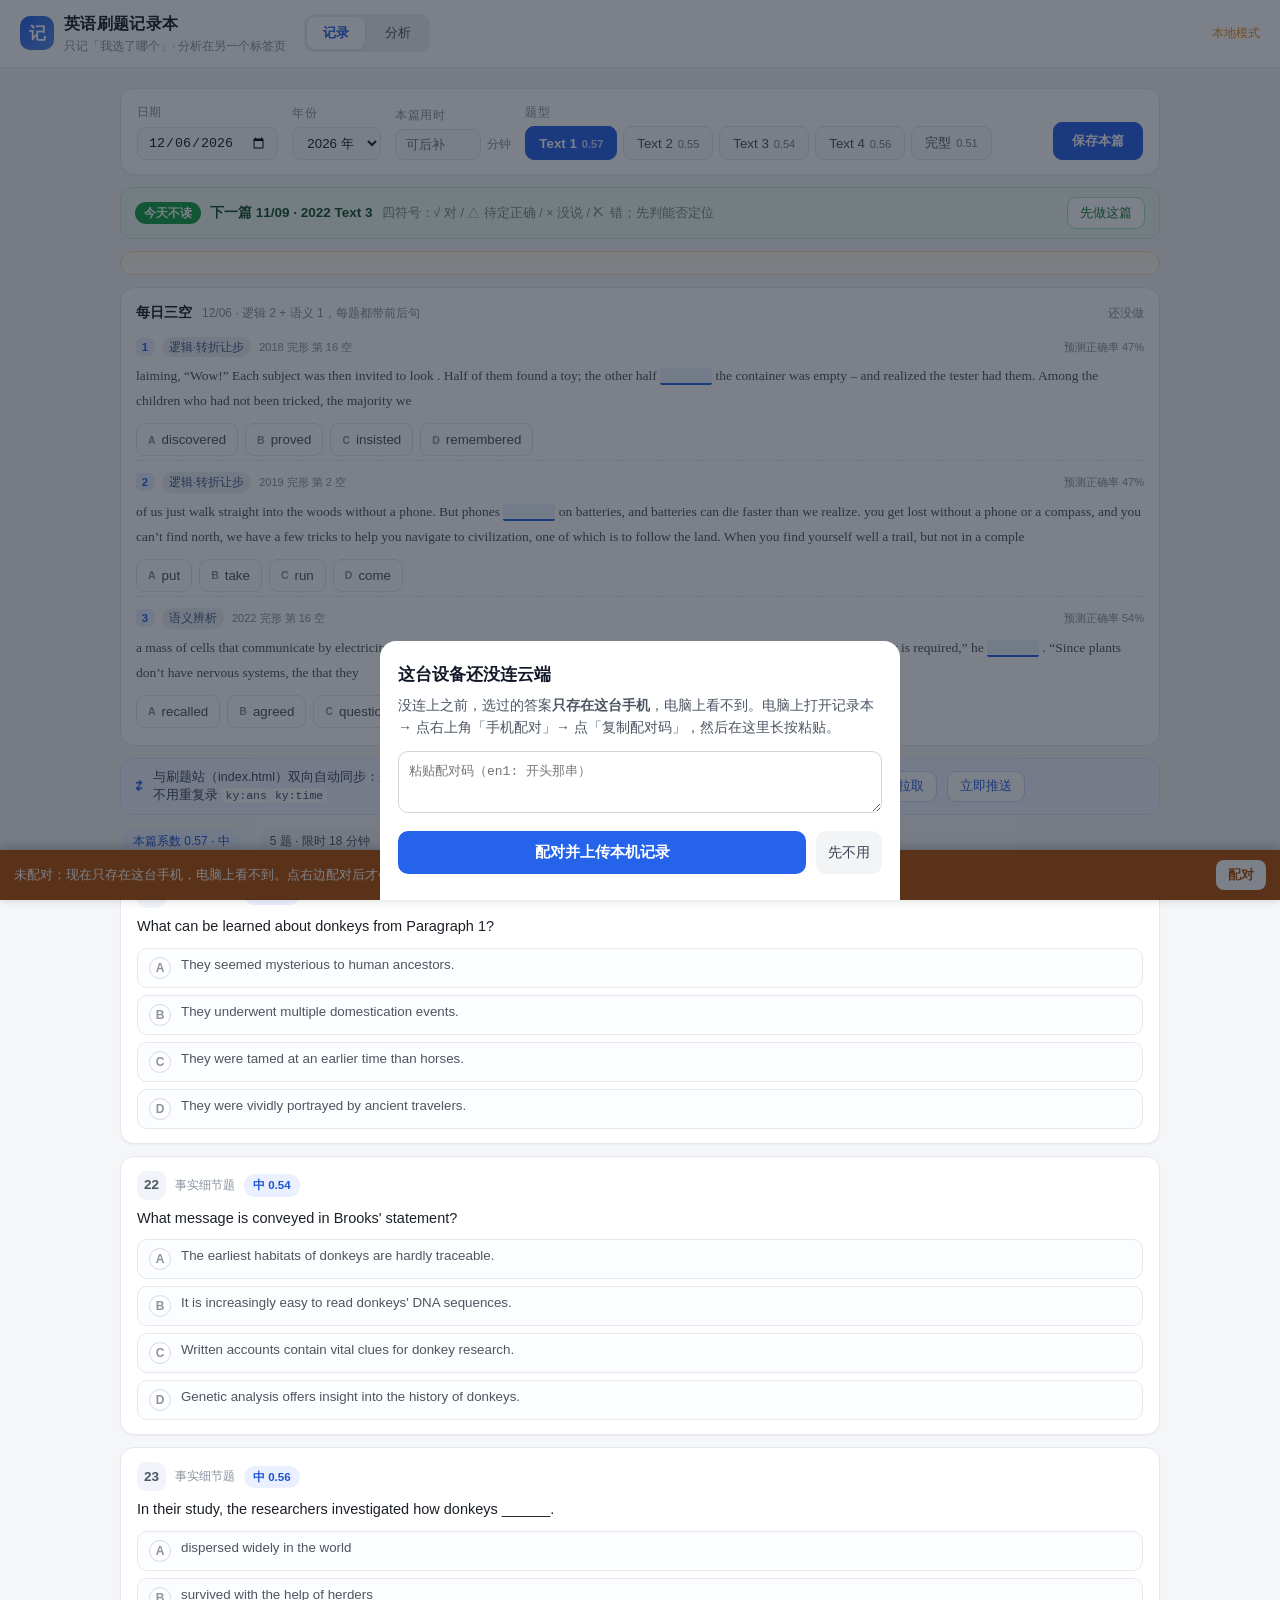
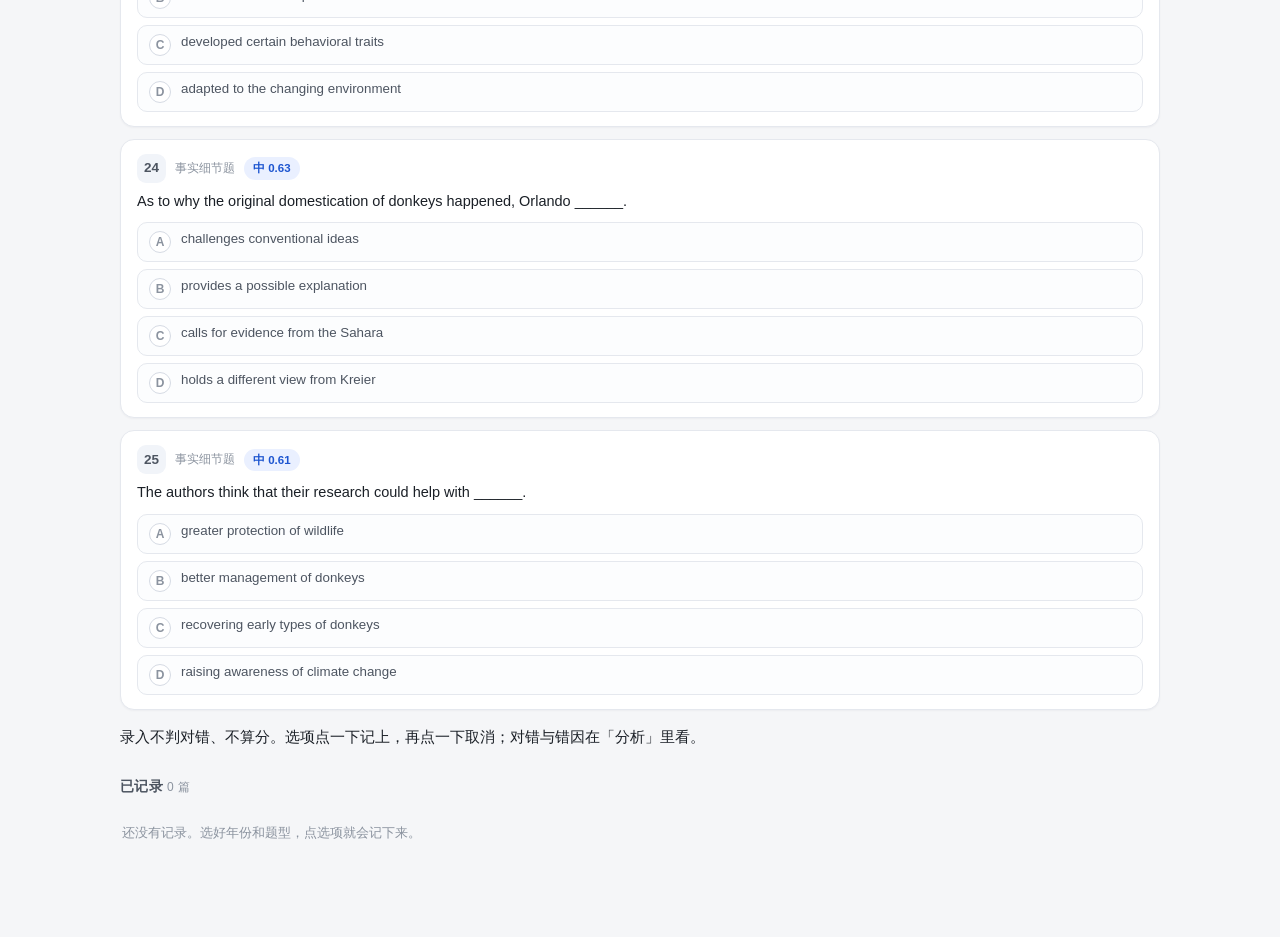
==== journal.html @ 244f9ef3 "pages: journal.html" ====
<!DOCTYPE html>
<html lang="zh-CN">
<head>
<meta charset="utf-8">
<title>英语刷题记录本 · 只记我选了什么</title>
<meta name="viewport" content="width=device-width,initial-scale=1,viewport-fit=cover">
<meta name="theme-color" content="#2563eb">
<meta name="apple-mobile-web-app-capable" content="yes">
<meta name="mobile-web-app-capable" content="yes">
<meta name="apple-mobile-web-app-title" content="英语记录本">
<meta name="apple-mobile-web-app-status-bar-style" content="default">
<link rel="apple-touch-icon" sizes="180x180" href="assets/icon-180.png">
<link rel="manifest" href="manifest.webmanifest">
<link rel="icon" type="image/png" sizes="192x192" href="assets/icon-192.png">
<link rel="stylesheet" href="css/journal.css?v=11071855">
</head>
<body>

<header class="top">
  <div class="brand">
    <span class="logo">记</span>
    <div>
      <h1>英语刷题记录本</h1>
      <p>只记「我选了哪个」· 分析在另一个标签页</p>
    </div>
  </div>

  <nav class="viewtabs" id="viewTabs">
    <button data-v="entry" class="on">记录</button>
    <button data-v="ana">分析</button>
  </nav>

  <span class="sync" id="syncState">准备中…</span>
  <button class="link" id="btnPair" type="button" title="手机扫一下：公网版记录本 + 云端同步，不用连同一个 Wi-Fi">手机配对</button>
  <button class="link" id="btnPhone" type="button" title="同一 Wi-Fi 下用手机打开，扫码或复制地址">手机打开</button>
  <a class="link" href="index.html">返回刷题站</a>
</header>

<main class="wrap">

  <!-- ══════════════ 记录 ══════════════ -->
  <section id="vEntry">
    <div class="toolbar">
      <div class="fld">
        <label>日期</label>
        <input type="date" id="fDate">
      </div>
      <div class="fld">
        <label>年份</label>
        <select id="fYear"></select>
      </div>
      <div class="fld">
        <label>本篇用时</label>
        <div class="unit">
          <input type="number" id="fUsed" min="0" max="240" step="1" placeholder="可后补">
          <span>分钟</span>
        </div>
      </div>
      <div class="fld grow">
        <label>题型</label>
        <div class="segtabs" id="fSec"></div>
      </div>
      <button class="btn primary" id="btnSave">保存本篇</button>
    </div>

    <div class="planbar" id="planBar" hidden></div>

    <button class="rvstrip" id="rvBar" type="button" hidden></button>

    <!-- 完形每日三空：真题原句 + 前后各一句，逻辑 2 + 语义 1 -->
    <div class="cz" id="czPanel" hidden></div>

    <div class="syncbar">
      <span class="sb-ico">⇄</span>
      <span class="sb-t">与刷题站（index.html）双向自动同步：这里点完选项 1 秒内就写进主站作答，
        主站做的题 12 秒内自动补回来，换设备也不用重复录
        <code title="主站作答键">ky:ans</code><code title="主站计时键">ky:time</code></span>
      <button class="btn" id="btnPull">立即拉取</button>
      <button class="btn" id="btnPush">立即推送</button>
      <span class="sb-note" id="syncNote"></span>
    </div>

    <div class="sechint" id="secHint"></div>

    <div class="qlist" id="qList"></div>

    <p class="footnote">录入不判对错、不算分。选项点一下记上，再点一下取消；对错与错因在「分析」里看。</p>

    <h2 class="h2">已记录 <span class="cnt" id="recCount">0</span></h2>
    <div class="recs" id="recList"></div>
  </section>

  <!-- ══════════════ 分析 ══════════════ -->
  <section id="vAna" hidden>
    <!-- 阅读复盘：次日把前一天错题归类到五类题型，并推阿超对应技巧视频 -->
    <div class="rv" id="rvPanel"></div>

    <div class="anabar">
      <div class="segtabs" id="anaScope">
        <button type="button" data-scope="today" class="on">今日这一篇</button>
        <button type="button" data-scope="all">累计总览</button>
      </div>
      <span class="ana-who" id="anaWho"></span>
    </div>

    <!-- 层级一：今天/当前这一篇的复盘 -->
    <div id="anaOne"></div>

    <!-- 层级二：全部记录的累计总览 -->
    <div id="anaAll" hidden>
      <div class="cards" id="anaCards"></div>

      <div class="pane">
        <div class="pane-hd">
          <b>该优先补的题</b>
          <span class="sub">按难度系数从高到低：系数越高越是送分题，错了最亏</span>
        </div>
        <div id="anaWrong" class="wrongpool"></div>
      </div>

      <div class="pane">
        <div class="pane-hd">
          <b>按篇看：难度系数 vs 我的得分</b>
          <span class="sub">期望 = 该篇系数均值；偏差为正说明超常发挥</span>
        </div>
        <div id="anaSecs"></div>
      </div>

      <div class="grid2">
        <div class="pane">
          <div class="pane-hd"><b>用时</b><span class="sub">与限时比</span></div>
          <div id="anaTime"></div>
        </div>
        <div class="pane">
          <div class="pane-hd"><b>错因分布</b><span class="sub">错题里选了原因的</span></div>
          <div id="anaCause"></div>
        </div>
      </div>

      <div class="pane">
        <div class="pane-hd">
          <b>理解偏差画像</b>
          <span class="sub">错题写了「我的理解」后，这里看你在哪一步读偏</span>
        </div>
        <div id="whyStat"></div>
      </div>

      <div class="pane">
        <div class="pane-hd">
          <b>我的理解档案</b>
          <span class="sub">每道错题当时怎么读的，全部留档可回溯</span>
        </div>
        <div id="whyArch"></div>
      </div>

      <div class="pane">
        <div class="pane-hd"><b>每天得分率</b><span class="sub">难度加权</span></div>
        <div id="anaTrend" class="trend"></div>
      </div>

      <details class="method">
        <summary>难度系数口径（点开看）</summary>
        <div id="anaMethod"></div>
      </details>
    </div>
  </section>

</main>

<div id="toast"></div>

<div class="sheet" id="pairSheet" hidden>
  <div class="sheet-c">
    <h3>手机配对（走 GitHub，不用连同一个 Wi-Fi）</h3>
    <p class="sheet-p">手机扫下面的码：打开公网版记录本并自动配对。之后电脑关着、换 Wi-Fi、开热点都不影响，
      记完的选项会存到 GitHub 仓库，两边按题自动合并。</p>
    <div class="qr" id="pairQr"></div>
    <div class="urls" id="pairUrl"></div>
    <a class="btn primary" id="pairClip" href="#" hidden>装到这台手机的主屏（自带配对）</a>
    <button class="btn" id="pairCopy" type="button" hidden>复制配对码（发给手机粘贴）</button>
    <p class="sheet-tip">配对码里含你的 GitHub 凭据，只存在手机本地，别转发给别人；
      旧的主屏幕图标（连电脑那种）长按删掉，用这个新的。</p>
    <div class="sheet-f"><button class="btn" data-close>关闭</button></div>
  </div>
</div>

<div class="sheet" id="phoneSheet" hidden>
  <div class="sheet-c">
    <h3>手机上打开记录本</h3>
    <p class="sheet-p">电脑和手机连同一个 Wi-Fi，手机扫下面的码，或把地址复制到手机浏览器。</p>
    <div class="hs-warn" id="hsWarn" hidden></div>

    <div class="qr" id="qrBox"></div>
    <div class="urls" id="urlList"></div>

    <div class="hs" id="hsBox">
      <div class="hs-hd" id="hsHd">装到手机主屏幕</div>
      <ol class="hs-steps" id="hsSteps">
        <li>图标用 <b>Mac 名字</b>作地址（<code id="hsMdns">…</code>
          <a class="hs-test" id="hsTest" href="#" hidden>点这里先试试能不能打开</a>），
          家里 Wi-Fi 换手机热点都不失效；首次会问「本地网络」权限，必须点允许</li>
        <li>点下面的按钮下载描述文件 → 「设置 → 通用 → VPN 与设备管理 → 已下载的描述文件」→ 右上角「安装」</li>
        <li>回桌面点图标：全屏、无地址栏。旧图标长按删掉，设置里多余的旧描述文件也一并删掉</li>
      </ol>
      <a class="btn primary" id="btnWebclip" href="/__webclip">一键装到主屏幕（换网络也能用）</a>
      <a class="hs-alt" id="btnWebclipLocal" href="/__webclip?host=ip" hidden></a>
      <p class="sheet-tip" id="hsTip">第一次用名字地址，Safari 会问「本地网络」权限，必须点允许；拒绝的话图标打开就是白屏。</p>
    </div>

    <p class="sheet-tip" id="sheetTip"></p>
    <div class="sheet-f"><button class="btn" data-close>关闭</button></div>
  </div>
</div>

<script src="data/papers-index.js?v=11071855"></script>
<script src="data/diff.js?v=11071855"></script>
<script src="js/cloud.js?v=11071855"></script>
<script src="js/journal.js?v=11071855"></script>
<script src="js/journal-why.js?v=11071855"></script>
<script src="js/journal-ana.js?v=11071855"></script>
<script src="js/journal-sync.js?v=11071855"></script>
<script src="js/journal-review.js?v=11071855"></script>
<script src="data/cloze_words.js?v=11071855"></script>
<script src="js/journal-cloze.js?v=11071855"></script>
<script src="js/journal-plan.js?v=11071855"></script>
<script src="js/journal-mobile.js?v=11071855"></script>
<script src="js/journal-pair.js?v=11071855"></script>
</body>
</html>
---- css/journal.css ----
/* 英语刷题记录本 · 独立页面样式 */
:root{
  --bg:#f5f6f8; --card:#fff; --line:#e5e8ee; --line2:#eef1f6;
  --ink:#1b2027; --ink2:#4d5561; --ink3:#8b939f;
  --acc:#2563eb; --acc-soft:#eaf0ff;
  --easy:#16a34a; --mid:#2563eb; --hardish:#ea8c1f; --hard:#dc2626;
  --ok:#16a34a; --bad:#dc2626;
}
*{box-sizing:border-box}
html,body{margin:0;padding:0}
body{
  background:var(--bg); color:var(--ink);
  font:15px/1.62 -apple-system,BlinkMacSystemFont,"PingFang SC","Hiragino Sans GB","Microsoft YaHei",sans-serif;
  -webkit-font-smoothing:antialiased;
}

/* ── 顶栏 ── */
.top{
  position:sticky; top:0; z-index:30;
  display:flex; align-items:center; gap:18px;
  padding:11px 20px; background:rgba(255,255,255,.92);
  backdrop-filter:saturate(180%) blur(12px);
  border-bottom:1px solid var(--line);
}
.brand{display:flex; align-items:center; gap:10px; flex:none}
.brand .logo{
  width:34px; height:34px; border-radius:10px; flex:none;
  background:linear-gradient(135deg,#2563eb,#5b8def); color:#fff;
  display:grid; place-items:center; font-size:17px; font-weight:600;
}
.brand h1{font-size:16px; margin:0; letter-spacing:.3px}
.brand p{margin:0; font-size:11.5px; color:var(--ink3)}

.viewtabs{display:flex; gap:4px; background:#eef1f6; padding:3px; border-radius:10px; flex:none}
.viewtabs button{
  border:0; background:transparent; cursor:pointer; color:var(--ink2);
  font:14px/1 inherit; padding:7px 16px; border-radius:8px;
}
.viewtabs button.on{background:#fff; color:var(--acc); font-weight:600; box-shadow:0 1px 3px rgba(20,30,60,.09)}

.sync{font-size:12px; color:var(--ink3); margin-left:auto}
.sync.ok{color:var(--ok)}
.sync.warn{color:var(--hardish)}
.link{color:var(--acc); text-decoration:none; font-size:13px; border:1px solid var(--line); padding:6px 12px; border-radius:9px; flex:none}
.link:hover{background:var(--acc-soft); border-color:#cfdcff}

/* ── 容器 ── */
.wrap{max-width:1080px; margin:0 auto; padding:20px 20px 80px}

/* ── 工具栏 ── */
.toolbar{
  display:flex; flex-wrap:wrap; gap:14px; align-items:flex-end;
  background:var(--card); border:1px solid var(--line); border-radius:14px;
  padding:14px 16px; box-shadow:0 1px 2px rgba(20,30,60,.04);
}
.fld{display:flex; flex-direction:column; gap:5px}
.fld.grow{flex:1; min-width:280px}
.fld label{font-size:11.5px; color:var(--ink3); letter-spacing:.4px}
.fld input[type=date],.fld select,.fld input[type=number]{
  border:1px solid var(--line); background:#fbfcfd; color:var(--ink);
  border-radius:9px; padding:7px 10px; font:14px/1.2 inherit; outline:none;
}
.fld input[type=number]{width:86px}
.fld input:focus,.fld select:focus{border-color:#a9c1ff; background:#fff}
.unit{display:flex; align-items:center; gap:6px}
.unit span{font-size:12px; color:var(--ink3)}

.segtabs{display:flex; flex-wrap:wrap; gap:6px}
.segtabs button{
  border:1px solid var(--line); background:#fbfcfd; color:var(--ink2);
  border-radius:9px; padding:7px 13px; font:14px/1 inherit; cursor:pointer;
}
.segtabs button.on{background:var(--acc); border-color:var(--acc); color:#fff; font-weight:600}
.segtabs button .df{font-size:11px; opacity:.75; margin-left:5px}

.btn{border:1px solid var(--line); background:#fff; color:var(--ink2); border-radius:9px; padding:9px 18px; font:14px/1 inherit; cursor:pointer}
.btn.primary{background:var(--acc); border-color:var(--acc); color:#fff; font-weight:600}
.btn.primary:hover{background:#1d55d0}
.btn:active{transform:translateY(1px)}

/* ── 今日推荐（来自 Scriptable 的英语计划） ── */
.planbar{
  display:flex; align-items:center; gap:9px; flex-wrap:wrap;
  margin-top:12px; padding:9px 14px; border-radius:12px;
  background:#eefaf3; border:1px solid #c9ebd9; font-size:12.5px; color:#2f6047;
}
.planbar .pb-k{
  flex:none; background:#16a34a; color:#fff; font-size:11.5px; font-weight:600;
  padding:2px 9px; border-radius:999px;
}
.planbar .pb-k.mute{background:#9aa6b2}
.planbar .pb-t{font-size:13.5px; font-weight:600; color:#14532d}
.planbar .pb-m{color:#4a7a60; font-variant-numeric:tabular-nums}
.planbar .pb-m.ok{color:#15803d; font-weight:600}
.planbar .pb-note{color:#6f9179; flex:1; min-width:180px; line-height:1.5}
.planbar .pb-go{
  border:1px solid #a9e0c1; background:#fff; color:#15803d; border-radius:9px;
  padding:6px 12px; font:12.5px/1 inherit; cursor:pointer; flex:none;
}
.planbar .pb-go:hover{background:#f2fbf6}

/* ── 与刷题站同步条 ── */
.syncbar{
  display:flex; align-items:center; gap:10px; flex-wrap:wrap;
  margin-top:12px; padding:9px 14px; border-radius:12px;
  background:#f0f4ff; border:1px solid #dbe4ff; font-size:12.5px; color:#3d4a63;
}
.syncbar .sb-ico{font-size:15px; color:var(--acc); font-weight:700}
.syncbar .sb-t{flex:1; min-width:220px; line-height:1.5}
.syncbar code{background:#fff; border-radius:4px; padding:1px 4px; font-size:11.5px; color:#42506b}
.syncbar .btn{padding:6px 12px; font-size:12.5px; border-color:#c9d8ff; background:#fff; color:var(--acc)}
.syncbar .btn:hover{background:#e6edff}
.syncbar .sb-note{font-size:11.5px; color:#7b8598; min-width:110px}

/* ── 篇头提示 ── */
.sechint{
  display:flex; flex-wrap:wrap; gap:10px 18px; align-items:center;
  margin:14px 2px 10px; font-size:13px; color:var(--ink2);
}
.sechint .tag{
  display:inline-flex; align-items:center; gap:6px;
  border-radius:999px; padding:3px 11px; font-size:12px;
  background:#eef1f6; color:var(--ink2);
}
.sechint .tag.df-easy{background:#e8f7ee; color:#137a3c}
.sechint .tag.df-mid{background:#eaf0ff; color:#1d55d0}
.sechint .tag.df-hardish{background:#fdf1e3; color:#a8630d}
.sechint .tag.df-hard{background:#fdeaea; color:#b91c1c}
.sechint .ans-hide{color:var(--ink3); font-size:12px}

/* ── 题目卡 ── */
.qlist{display:grid; gap:12px}
.q{
  background:var(--card); border:1px solid var(--line); border-radius:14px;
  padding:14px 16px; box-shadow:0 1px 2px rgba(20,30,60,.04);
}
.q.done{border-color:#c7d7ff; box-shadow:0 0 0 2px #eef4ff inset}
.q-hd{display:flex; align-items:center; gap:9px; flex-wrap:wrap; margin-bottom:7px}
.q-n{
  width:29px; height:29px; flex:none; border-radius:9px; background:#f1f4f9;
  color:var(--ink2); display:grid; place-items:center; font-weight:700; font-size:13.5px;
}
.q.done .q-n{background:var(--acc); color:#fff}
.q-t{font-size:12px; color:var(--ink3)}
.q-band{font-size:11.5px; border-radius:999px; padding:2px 9px; font-weight:600}
.b-easy{background:#e8f7ee; color:#137a3c}
.b-mid{background:#eaf0ff; color:#1d55d0}
.b-hardish{background:#fdf1e3; color:#a8630d}
.b-hard{background:#fdeaea; color:#b91c1c}
.q-p{font-size:11.5px; color:var(--ink3); font-variant-numeric:tabular-nums}
.q-stem{font-size:14.5px; color:var(--ink); margin:0 0 10px; line-height:1.55}
.q-stem .blank{color:var(--ink3)}

.opts{display:grid; gap:7px}
.opt{
  display:flex; gap:10px; align-items:flex-start; text-align:left;
  border:1px solid var(--line); background:#fcfdfe; border-radius:10px;
  padding:8px 11px; font:14px/1.5 inherit; color:var(--ink2); cursor:pointer;
  transition:background .12s,border-color .12s;
}
.opt:hover{background:#f6f9ff; border-color:#cfdcff}
.opt .k{
  width:22px; height:22px; flex:none; border-radius:50%; border:1px solid #d6dbe4;
  display:grid; place-items:center; font-size:12px; font-weight:700; color:var(--ink3); background:#fff;
}
.opt.on{border-color:var(--acc); background:var(--acc-soft)}
.opt.on .k{background:var(--acc); border-color:var(--acc); color:#fff}
.opt.on .txt{color:var(--ink)}

/* ── 已记录 ── */
.h2{font-size:14px; color:var(--ink2); margin:26px 0 10px; font-weight:600; letter-spacing:.3px}
.h2 .cnt{font-weight:400; color:var(--ink3); font-size:12px}
.recs{display:grid; gap:8px}
.rec{
  display:flex; gap:12px; align-items:center; flex-wrap:wrap;
  background:var(--card); border:1px solid var(--line); border-radius:12px; padding:10px 14px;
  cursor:pointer;
}
.rec:hover{border-color:#cfdcff}
.rec .d{font-variant-numeric:tabular-nums; color:var(--ink2); font-size:13px}
.rec .s{font-weight:600; color:var(--ink); font-size:13.5px}
.rec .m{font-size:12px; color:var(--ink3)}
.rec .mini{display:flex; gap:3px}
.rec .mini i{
  width:16px; height:16px; border-radius:4px; background:#eef1f6;
  font-style:normal; font-size:9.5px; display:grid; place-items:center; color:#aab1bc;
}
.rec .mini i.f{background:#e7edfd; color:#1d55d0; font-weight:700}
.rec .arrow{margin-left:auto; color:var(--ink3); font-size:12px}

/* ── 分析：指标卡 ── */
.cards{display:grid; grid-template-columns:repeat(auto-fit,minmax(150px,1fr)); gap:12px; margin-bottom:16px}
.card{background:var(--card); border:1px solid var(--line); border-radius:14px; padding:13px 15px}
.card .t{font-size:11.5px; color:var(--ink3); letter-spacing:.4px}
.card .v{font-size:24px; font-weight:700; letter-spacing:-.5px; font-variant-numeric:tabular-nums; margin-top:2px}
.card .v small{font-size:12px; font-weight:500; color:var(--ink3); margin-left:3px}
.card .f{font-size:11.5px; color:var(--ink3); margin-top:3px}
.card .v.up{color:var(--ok)} .card .v.down{color:var(--bad)}

.pane{background:var(--card); border:1px solid var(--line); border-radius:14px; padding:14px 16px; margin-bottom:14px}
.pane-hd{display:flex; align-items:baseline; gap:10px; flex-wrap:wrap; margin-bottom:11px}
.pane-hd b{font-size:13.5px}
.pane-hd .sub{font-size:11.5px; color:var(--ink3)}
.grid2{display:grid; grid-template-columns:1fr 1fr; gap:14px}
.grid2 .pane{margin-bottom:14px}

/* 错题池 */
.wrongpool{display:grid; gap:9px}
.wq{border:1px solid var(--line2); border-radius:11px; padding:10px 12px; background:#fcfdfe}
.wq-hd{display:flex; align-items:center; gap:8px; flex-wrap:wrap; margin-bottom:5px}
.wq-id{font-weight:700; font-size:13px}
.wq-stem{font-size:13.5px; color:var(--ink2); margin:0 0 7px}
.wq-ans{font-size:12.5px; color:var(--ink2); display:flex; gap:14px; flex-wrap:wrap; align-items:center}
.wq-ans b.bad{color:var(--bad)}
.wq-ans b.ok{color:var(--ok)}
.wq-sel{
  border:1px solid var(--line); border-radius:8px; padding:4px 7px; font:12.5px/1.2 inherit;
  background:#fff; color:var(--ink2); max-width:230px;
}
.wq-tip{font-size:11.5px; color:var(--ink3); margin-top:6px}
.wq-tip b{color:var(--acc)}

/* 表格式行 */
.rows{display:grid; gap:6px}
.row{
  display:grid; grid-template-columns:1fr 50px 58px 52px 46px 44px 78px;
  gap:8px; align-items:center; font-size:13px; padding:7px 8px; border-radius:9px;
}
.row.head{font-size:11.5px; color:var(--ink3); border-bottom:1px solid var(--line); border-radius:0; padding-bottom:5px}
.row:not(.head):nth-child(odd){background:#fafbfd}
.row .nm{font-weight:600; font-size:13px; overflow:hidden; text-overflow:ellipsis; white-space:nowrap}
.row .num{font-variant-numeric:tabular-nums; text-align:right; color:var(--ink2)}
.row .num.mut{color:var(--ink3)}
.row .pie{height:7px; border-radius:4px; background:#eef1f6; overflow:hidden}
.row .pie i{display:block; height:100%; border-radius:4px; background:var(--acc)}
.row .pie i.g{background:var(--ok)} .row .pie i.r{background:var(--bad)} .row .pie i.o{background:var(--hardish)}
.row .dlt{color:var(--ink3); border:0; background:transparent; cursor:pointer; font-size:14px; padding:0}

/* 错因条 */
.cause{display:grid; gap:7px}
.crow{display:grid; grid-template-columns:112px 1fr 40px; gap:9px; align-items:center; font-size:13px}
.crow .cb{height:9px; background:#f0f2f6; border-radius:5px; overflow:hidden}
.crow .cb i{display:block; height:100%; background:linear-gradient(90deg,#ffb457,#ea8c1f)}
.crow .cv{text-align:right; color:var(--ink3); font-size:12px; font-variant-numeric:tabular-nums}

/* 用时 */
.trow{display:grid; grid-template-columns:96px 1fr 92px; gap:9px; align-items:center; font-size:13px; margin-bottom:8px}
.trow .tb{height:9px; background:#f0f2f6; border-radius:5px; position:relative; overflow:visible}
.trow .tb i{display:block; height:100%; border-radius:5px; background:var(--acc)}
.trow .tb i.over{background:var(--bad)}
.trow .tb u{position:absolute; top:-3px; width:2px; height:15px; background:#c9cfd9; border-radius:1px}
.trow .tv{text-align:right; font-size:12px; color:var(--ink3); font-variant-numeric:tabular-nums}

/* 趋势 */
.trend{display:flex; gap:8px; align-items:flex-end; height:110px; padding-top:6px; overflow-x:auto}
.trend .bar{flex:none; width:30px; display:flex; flex-direction:column; align-items:center; gap:5px; height:100%; justify-content:flex-end}
.trend .bar i{width:100%; border-radius:5px 5px 0 0; background:linear-gradient(180deg,#7ea6ff,#2563eb); min-height:3px}
.trend .bar span{font-size:10px; color:var(--ink3); white-space:nowrap}

/* 口径 */
.method{margin:6px 0 30px; border:1px solid var(--line); border-radius:12px; background:var(--card); padding:12px 16px; font-size:13px; color:var(--ink2)}
.method summary{cursor:pointer; font-weight:600; color:var(--ink)}
.method p{margin:9px 0; line-height:1.7}
.method code{background:#f2f4f8; border-radius:5px; padding:1px 5px; font-size:12px}

.empty{color:var(--ink3); font-size:13px; padding:14px 2px}

/* toast */
#toast{position:fixed; left:50%; bottom:26px; transform:translateX(-50%) translateY(20px);
  background:#1b2027; color:#fff; font-size:13px; padding:9px 18px; border-radius:10px;
  opacity:0; pointer-events:none; transition:.22s; z-index:60}
#toast.on{opacity:1; transform:translateX(-50%) translateY(0)}

/* ── 分析：两层视角（今日这一篇 / 累计总览） ── */
.anabar{display:flex; align-items:center; gap:12px; flex-wrap:wrap; margin-bottom:14px}
.ana-who{font-size:12.5px; color:var(--ink3)}
.ana-who b{color:var(--ink); font-weight:600}

.oqlist{display:grid}
.oq{
  display:grid; grid-template-columns:30px 1fr 78px 46px 46px 28px; gap:8px; align-items:center;
  padding:8px 8px; border-bottom:1px solid var(--line2); font-size:13px;
}
.oq:nth-child(odd){background:#fafbfd}
.oq.head{font-size:11.5px; color:var(--ink3); background:transparent; border-bottom:1px solid var(--line)}
.oq .num{text-align:right; font-variant-numeric:tabular-nums}
.oq .oq-n{font-weight:700; text-align:center; color:var(--ink2); font-variant-numeric:tabular-nums}
.oq .oq-t{color:var(--ink2); overflow:hidden; text-overflow:ellipsis; white-space:nowrap}
.oq .oq-p{font-size:11.5px; color:var(--ink3)}
.oq.skip{opacity:.55}
.oq.no .oq-a{color:var(--bad); font-weight:600}
.oq.no .oq-s{color:var(--ok); font-weight:600}
.oq.ok .oq-r{color:var(--ok); font-weight:700}
.oq.no .oq-r{color:var(--bad); font-weight:700}
.oq-cause{
  grid-column:1/-1; display:flex; align-items:center; gap:10px; flex-wrap:wrap;
  padding:0 8px 9px; border-bottom:1px solid var(--line2); background:#fafbfd;
}

/* ── 理解复盘 ── */
.why{grid-column:1/-1; padding:0 8px 10px; border-bottom:1px solid var(--line2); background:#fafbfd}
.why-hd{
  display:flex; align-items:center; gap:6px; background:none; border:0; padding:2px 0 6px;
  font:inherit; font-size:12px; color:var(--acc); cursor:pointer;
}
.why-ar{font-size:10px; opacity:.8}
.why-tag{
  font-style:normal; font-size:10.5px; color:#8a5a00; background:#fff4dc;
  border-radius:5px; padding:1px 6px; margin-left:4px;
}
.why-bd{padding:2px 0 2px}
.why-stem{font-size:12.5px; color:var(--ink2); margin:0 0 6px; line-height:1.6}
.why-opts{list-style:none; margin:0 0 8px; padding:0; display:grid; gap:3px}
.why-opts .wo{font-size:12px; color:var(--ink3); padding:3px 7px; border-radius:6px; line-height:1.55}
.why-opts .wo b{display:inline-block; width:15px; color:var(--ink3)}
.why-opts .wo.std{background:#eefaf1; color:var(--ink); font-weight:500}
.why-opts .wo.std b{color:var(--ok)}
.why-opts .wo.mine{background:#fdeeee; color:var(--ink2); text-decoration:line-through}
.why-opts .wo.mine b{color:var(--bad)}
.why-in{
  width:100%; box-sizing:border-box; font:inherit; font-size:13px; line-height:1.65;
  border:1px solid var(--line2); border-radius:9px; padding:8px 10px; resize:vertical;
  background:#fff; color:var(--ink);
}
.why-act{display:flex; align-items:center; gap:10px; margin-top:7px; flex-wrap:wrap}
.why-act .btn{font-size:12px; padding:5px 12px}
.why-st{font-size:11px; color:var(--ink3)}
.why-out{margin-top:9px}
.why-none{font-size:12px; color:var(--ink3); line-height:1.7}
.why-anc{background:#fff; border:1px solid var(--line2); border-radius:9px; padding:8px 10px}
.why-anc-hd{font-size:11px; color:var(--ink3); margin-bottom:4px}
.why-anc-hd em{font-style:normal; color:#a5761a}
.why-sent{font-size:13px; line-height:1.7; margin:0 0 7px; color:var(--ink)}
.why-more{font-size:11.5px; color:var(--ink3); line-height:1.65; margin:-3px 0 7px; border-left:2px solid var(--line2); padding-left:7px}
.why-sk{display:flex; flex-direction:column; gap:4px}
.wsk{font-size:11.5px; line-height:1.6; color:var(--ink2); background:#f5f7fb; border-radius:6px; padding:3px 8px}
.wsk i{
  font-style:normal; font-size:10px; color:#fff; background:var(--ink3);
  border-radius:4px; padding:0 4px; margin-right:6px;
}
.wsk[data-r="主干"]{background:#eef4ff}
.wsk[data-r="主干"] i{background:#3b6fd4}
.wsk[data-r="转折"]{background:#fff2f2}
.wsk[data-r="转折"] i{background:#c9524d}
.wsk[data-r="让步"]{background:#fff7ea}
.wsk[data-r="让步"] i{background:#c08a2e}
.wsk[data-r="因果"]{background:#eefaf1}
.wsk[data-r="因果"] i{background:#3f9a63}
.why-chk{margin-top:8px; display:grid; gap:2px}
.wr{display:grid; grid-template-columns:66px 1fr 54px; gap:8px; align-items:center; font-size:12px; padding:4px 2px}
.wr-n{color:var(--ink3)}
.wr-v{color:var(--ink2); overflow:hidden; text-overflow:ellipsis; white-space:nowrap}
.wr-m{text-align:right; font-size:11px; color:var(--ink3)}
.wr.ok .wr-m{color:var(--ok)}
.wr.no .wr-m{color:var(--bad); font-weight:700}
.wr.soft .wr-m{color:#a5761a}
.wr-h{font-size:11.5px; color:var(--ink3); line-height:1.65; margin:-1px 0 4px 74px}
.wr.no + .wr-h{color:#a1443f}
/* 两段输入：我的翻译 / 为什么选它 */
.why-io{display:grid; gap:5px; margin:0 0 8px}
.why-lb{font-size:11.5px; color:var(--ink2); line-height:1.6; display:block}
.why-lb b{color:var(--acc); font-weight:700; margin-right:3px}
.why-lb span{display:block; font-size:10.5px; color:var(--ink3); line-height:1.55}
.why-trb{margin-top:8px; background:#fff; border:1px solid var(--line2); border-radius:9px; padding:7px 9px}
.wtb-hd{font-size:11px; color:var(--ink3); margin-bottom:5px}
.wmiss{display:flex; flex-wrap:wrap; gap:5px; align-items:center; font-size:11.5px}
.wmiss.ok{color:var(--ok)}
.wmiss b{font-weight:600; color:#a1443f; background:#fdeeee; border-radius:4px; padding:1px 5px}
.wmiss i{font-style:normal; color:var(--ink3); font-size:11px; margin-left:-1px}
.wblind-hd{font-size:11.5px; color:var(--ink2); margin:10px 0 5px}
.wblind{display:flex; flex-wrap:wrap; gap:6px}
.wb{display:inline-flex; align-items:baseline; gap:4px; background:#fff; border:1px solid var(--line2); border-radius:14px; padding:2px 9px}
.wb b{font-size:12px; color:#a1443f; font-weight:600}
.wb i{font-style:normal; font-size:11px; color:var(--ink3)}
.wb em{font-style:normal; font-size:10px; color:#a5761a; background:#fff4dc; border-radius:8px; padding:0 4px}
.warch-mine b{font-weight:600; color:var(--ink3); margin-right:5px; font-size:11px}
.warch-ms{display:flex; flex-wrap:wrap; gap:5px; margin:3px 0 4px; font-size:11px}
.warch-ms b{color:#a1443f; font-weight:500; background:#fdeeee; border-radius:4px; padding:0 5px}
.warch-ms i{font-style:normal; color:var(--ink3); margin-left:3px}

.wgp{margin-top:9px}
.wgp-hd{font-size:11px; color:var(--ink3); margin-bottom:5px}
.wgp-list{display:flex; flex-wrap:wrap; gap:6px}
.wgp-c{
  font:inherit; font-size:11.5px; padding:3px 9px; border-radius:14px; cursor:pointer;
  border:1px solid var(--line2); background:#fff; color:var(--ink2);
}
.wgp-c.on{background:#eef4ff; border-color:#9dbdf0; color:#2f5aa8; font-weight:600}

.why-br{margin-top:8px; background:#fff; border:1px solid var(--line2); border-radius:9px; padding:7px 9px}
.wbr-row{display:grid; grid-template-columns:96px 1fr; gap:8px; align-items:start; font-size:11.5px; padding:2px 0}
.wbr-k{color:var(--ink3); line-height:1.9}
.wbr-v{line-height:1.9}
.wbr-v b{font-weight:500; font-size:11px; border-radius:4px; padding:1px 5px; margin:0 3px 3px 0; display:inline-block}
.wbr-v b.wy{background:#eefaf1; color:#2f7a4d}
.wbr-v b.wn{background:#fbf7ef; color:#a06a1a; border:1px dashed #e2cfa8}
.wsep{color:var(--line2); margin:0 2px; font-size:10px}
.wbr-none{color:var(--ink3)}
.wbr-hint{font-size:11.5px; color:var(--ink3); line-height:1.7; margin-top:4px; border-top:1px dashed var(--line2); padding-top:5px}
.why-vd{
  margin-top:8px; font-size:12px; line-height:1.7; color:var(--ink2);
  background:#f6f8fc; border-radius:8px; padding:7px 9px;
}
.why-vd b{color:var(--ink)}
.wgap-d{font-size:11.5px; color:var(--ink3); line-height:1.65; margin:-3px 0 6px 121px}
@media (max-width:820px){ .wgap-d{margin-left:91px} }
.why-adv{margin-top:10px; border-top:1px dashed var(--line2); padding-top:9px}
.why-adv-hd{font-size:12.5px; font-weight:600; margin-bottom:5px}
.why-adv ul{margin:0; padding-left:18px; font-size:12px; color:var(--ink2); line-height:1.85}
.why-adv .note{font-size:11px; color:var(--ink3); line-height:1.7; margin-top:6px}
.warch{border-bottom:1px dashed var(--line2); padding:8px 0}
.warch-hd{display:flex; align-items:center; gap:8px; flex-wrap:wrap; margin-bottom:4px}
.warch-t{font-size:11px; color:var(--ink3); margin-left:auto}
.warch-mine{font-size:12.5px; margin:0 0 4px; color:var(--ink); line-height:1.65}
.warch-sent{font-size:11.5px; margin:0 0 4px; color:var(--ink3); line-height:1.6; border-left:2px solid var(--line2); padding-left:7px}
.warch-opts{display:flex; gap:6px; flex-wrap:wrap}
.wa-o{font-size:11px; border-radius:5px; padding:1px 6px}
.wa-o b{margin-right:3px}
.wa-o.std{background:#eefaf1; color:#2f7a4d}
.wa-o.mine{background:#fdeeee; color:#a1443f}

.vs{display:grid; gap:7px; font-size:13px}
.vsrow{display:flex; justify-content:space-between; gap:10px; border-bottom:1px dashed var(--line2); padding-bottom:6px}
.vsrow:last-of-type{border-bottom:0}
.vsrow .k{color:var(--ink3); font-size:12.5px}
.vsrow .v{font-weight:600; font-variant-numeric:tabular-nums}
.vsrow .v.up{color:var(--ok)}
.vsrow .v.down{color:var(--bad)}
.vs .note{font-size:12px; color:var(--ink3); line-height:1.75; margin-top:2px}

@media (max-width:820px){
  .anabar{gap:8px; margin-bottom:12px}
  .ana-who{font-size:12px}
  .oq{grid-template-columns:24px 1fr 64px 36px 38px 22px; gap:6px; font-size:12.5px; padding:8px 6px}
  .oq .oq-p{font-size:10.5px}
  .oq-cause{padding:0 6px 9px}
}

/* ── 手机打开弹层 ── */
.sheet{
  position:fixed; inset:0; z-index:80; background:rgba(16,22,36,.42);
  display:flex; align-items:center; justify-content:center; padding:18px;
  -webkit-backdrop-filter:blur(3px); backdrop-filter:blur(3px);
}
.sheet[hidden]{display:none}
.sheet-c{
  width:100%; max-width:440px; max-height:86vh; overflow:auto;
  background:#fff; border-radius:16px; padding:20px 20px 16px;
  box-shadow:0 18px 50px rgba(15,23,42,.24);
}
.sheet-c h3{margin:0 0 6px; font-size:16px}
.sheet-p{margin:0 0 14px; font-size:12.5px; color:var(--ink3); line-height:1.7}
.qr{display:flex; flex-direction:column; align-items:center; gap:7px; margin-bottom:14px}
.qr img{width:170px; height:170px; border-radius:10px; border:1px solid var(--line); image-rendering:pixelated}
.qr span{font-size:11.5px; color:var(--ink3)}
.urls{display:grid; gap:8px}
.urow{display:flex; align-items:center; gap:8px; background:#f7f9fc; border:1px solid var(--line); border-radius:10px; padding:8px 10px}
.urow .un{font-size:11.5px; color:var(--ink3); flex:none; width:92px; line-height:1.35}
.urow .uu{flex:1; font-size:12px; color:var(--ink); word-break:break-all; background:transparent}
.urow .ucopy{padding:5px 10px; font-size:12px; flex:none}
.sheet-tip{font-size:11.5px; color:var(--ink3); line-height:1.7; margin:12px 0 0}

/* 装到主屏幕 */
.hs-warn{
  background:#fff8e6; border:1px solid #f5d78e; border-radius:10px;
  padding:9px 11px; margin:0 0 12px; font-size:12px; line-height:1.7; color:#7a5200;
}
.hs-warn[hidden]{display:none}
.hs-warn b{color:#5c3d00}
.hs-warn code{background:#fff; border-radius:4px; padding:1px 5px; color:#5c3d00; word-break:break-all}
.hs{margin-top:14px; border-top:1px solid var(--line); padding-top:12px}
.hs-hd{font-size:13px; font-weight:600; color:var(--ink); margin-bottom:7px}
.hs-steps{margin:0 0 11px; padding-left:18px; font-size:12px; color:var(--ink2); line-height:1.85}
.hs-steps li{margin-bottom:2px}
.hs .btn{display:inline-block; text-decoration:none; text-align:center}
.hs-alt{
  display:block; margin-top:9px; font-size:11.5px; color:var(--acc);
  text-decoration:none; line-height:1.6; word-break:break-all;
}
.hs-alt[hidden]{display:none}
.hs-test{color:var(--acc); text-decoration:none; border-bottom:1px dashed currentColor; margin-left:2px}
.hs-test[hidden]{display:none}
.sheet-f{display:flex; justify-content:flex-end; margin-top:10px}
body.sheet-on{overflow:hidden}
button.link{font:13px/1.35 inherit; background:#fff; cursor:pointer; color:var(--acc)}

@media (max-width:820px){
  .top{flex-wrap:wrap; gap:8px; padding:9px 12px}
  .brand .logo{width:30px; height:30px; font-size:15px}
  .brand h1{font-size:15px}
  .brand p{display:none}
  .viewtabs button{padding:7px 12px; font-size:13px}
  .link{padding:6px 10px; font-size:12.5px}
  button.link{font:12.5px/1.35 inherit}
  .sync{order:9; margin-left:0; font-size:11.5px}
  .wrap{padding:12px 12px calc(64px + env(safe-area-inset-bottom))}
  .toolbar{padding:12px; gap:10px; border-radius:12px}
  .fld{gap:4px}
  .fld.grow{min-width:0; flex-basis:100%}
  .fld input[type=date],.fld select{width:100%}
  .fld input[type=number]{width:74px}
  .segtabs{gap:5px}
  .segtabs button{padding:7px 11px; font-size:13px}
  #btnSave{flex:1}
  .syncbar{padding:9px 11px; gap:8px; border-radius:10px}
  .syncbar .sb-t{min-width:0; flex-basis:100%; font-size:12px}
  .syncbar code{display:none}
  .syncbar .btn{flex:1; padding:8px 10px}
  .syncbar .sb-note{flex-basis:100%; min-width:0}
  .planbar{padding:9px 11px; gap:7px}
  .planbar .pb-t{font-size:13px}
  .planbar .pb-note{flex-basis:100%; min-width:0; font-size:11.5px}
  .q{padding:12px}
  .opt{padding:10px 12px; font-size:14px}
  .rec{padding:10px 12px; gap:8px}
  .rec .mini i{width:15px; height:15px}
  .grid2{grid-template-columns:1fr}
  .row{grid-template-columns:1fr 46px 54px 34px; font-size:12.5px; gap:6px}
  .row .hide-s{display:none}
  .crow{grid-template-columns:84px 1fr 34px; gap:7px}
  .cards{grid-template-columns:repeat(2,1fr); gap:10px}
  .q-stem{font-size:14px}
  .sheet{align-items:flex-end; padding:0}
  .sheet-c{max-width:none; border-radius:16px 16px 0 0; max-height:88vh;
    padding-bottom:calc(16px + env(safe-area-inset-bottom))}
}

@media (max-width:430px){
  .card .v{font-size:21px}
  .row{grid-template-columns:1fr 42px 50px 30px}
  .trend .bar{width:26px}
}

/* ══════════════ 阅读复盘（次日归类 + 技巧视频） ══════════════ */
/* 记录页顶部那条提示 */
.rvstrip{
  display:flex; align-items:center; gap:10px; flex-wrap:wrap; width:100%;
  margin:12px 0 0; padding:11px 14px; cursor:pointer; text-align:left;
  background:linear-gradient(180deg,#fff8ec,#fffdf8); color:#7c4a03;
  border:1px solid #f2ddb8; border-radius:12px; font:inherit; font-size:13px;
}
.rvstrip:hover{background:#fff6e6; border-color:#ebcf9d}
.rvstrip .rvs-k{
  flex:none; font-size:11px; padding:2px 8px; border-radius:999px;
  background:#f0b429; color:#4a2c00; font-weight:600; letter-spacing:.5px;
}
.rvstrip .rvs-t{font-weight:600}
.rvstrip .rvs-w{color:#b45309}
.rvstrip .rvs-go{margin-left:auto; color:#b45309; font-size:12.5px}

/* 分析页首块 */
.rv{background:var(--card); border:1px solid var(--line); border-radius:14px;
  padding:14px 16px; margin-bottom:14px}
.rv .pane-hd{margin-bottom:10px}
.rv-empty{color:var(--ink3); font-size:13px; margin:8px 0 0}
.rv-tip{color:var(--ink3); font-size:12.5px; margin:0 0 10px}

.rv-days{display:flex; gap:6px; flex-wrap:wrap; margin-bottom:12px}
.rvday{
  border:1px solid var(--line); background:#fbfcfd; color:var(--ink2); cursor:pointer;
  font:12.5px/1 inherit; padding:6px 10px; border-radius:8px;
}
.rvday.on{background:var(--acc-soft); border-color:#c7d7ff; color:var(--acc); font-weight:600}

.rv-sum{display:flex; align-items:center; gap:18px; flex-wrap:wrap;
  padding:11px 12px; background:#f8fafc; border:1px solid var(--line2); border-radius:11px; margin-bottom:14px}
.rv-num{display:flex; align-items:baseline; gap:3px}
.rv-num b{font-size:20px; font-variant-numeric:tabular-nums; color:var(--ink)}
.rv-num.bad b{color:var(--bad)}
.rv-num span{font-size:11.5px; color:var(--ink3)}
.rv-met{margin-left:auto; font-size:12.5px; color:var(--hardish); font-weight:600}
.rv-met.ok{color:var(--ok)}

.rv-sec{margin-bottom:16px}
.rv-sec:last-child{margin-bottom:4px}
.rv-sh{display:flex; align-items:baseline; gap:8px; margin-bottom:8px;
  font-size:13px; font-weight:600; color:var(--ink2)}
.rv-sh span{font-size:11.5px; font-weight:400; color:var(--ink3)}

/* 题型分布横条 */
.rvt{display:grid; grid-template-columns:88px 1fr auto; gap:9px; align-items:center;
  padding:5px 0; font-size:12.5px}
.rvt-n{color:var(--ink2)}
.rvt-bar{height:8px; border-radius:99px; background:#eef1f6; overflow:hidden}
.rvt-bar i{display:block; height:100%; border-radius:99px; background:var(--bad); transition:width .3s}
.rvt.ok .rvt-bar i{background:var(--ok)}
.rvt.dull{opacity:.45}
.rvt.dull .rvt-bar{background:#f1f3f7}
.rvt-m{color:var(--ink3); font-variant-numeric:tabular-nums; white-space:nowrap}
.rvt.bad .rvt-m{color:var(--bad); font-weight:600}

/* 错题逐题 */
.rvw{display:grid; grid-template-columns:auto 1fr auto; gap:4px 9px; align-items:center;
  width:100%; text-align:left; cursor:pointer; font:inherit; font-size:12.5px;
  background:#fff; border:1px solid var(--line2); border-radius:10px;
  padding:9px 11px; margin-bottom:7px; color:var(--ink2)}
.rvw:hover{border-color:#cfdcff; background:#fbfcff}
.rvw-tag{font-size:11px; padding:2px 7px; border-radius:999px;
  background:#fdeaea; color:#b91c1c; white-space:nowrap}
.rvw-q{font-weight:600; color:var(--ink)}
.rvw-a{font-variant-numeric:tabular-nums; color:var(--ink2)}
.rvw-a i{font-style:normal; color:var(--ink3); margin:0 2px}
.rvw-c,.rvw-b{font-size:11px; padding:1px 6px; border-radius:6px; background:#f2f4f8; color:var(--ink3)}
.rvw-c{grid-column:2; justify-self:start}
.rvw-b{grid-column:3; justify-self:end}

/* 技巧视频 */
.rvp{border:1px solid var(--line); border-radius:12px; padding:11px 12px; margin-bottom:10px;
  background:linear-gradient(180deg,#fbfcff,#fff)}
.rvp-hd{display:flex; align-items:center; gap:8px; margin-bottom:6px}
.rvp-k{font-size:12px; font-weight:600; padding:2px 8px; border-radius:999px;
  background:var(--acc-soft); color:var(--acc)}
.rvp-m{font-size:11.5px; color:var(--ink3); margin-left:auto; font-variant-numeric:tabular-nums}
.rvp-why{margin:0 0 9px; font-size:13px; line-height:1.6; color:var(--ink2)}
.rvp-vs{display:flex; flex-direction:column; gap:6px}
.rvv{display:flex; align-items:center; gap:8px; width:100%; text-align:left; cursor:pointer;
  font:13px/1.45 inherit; color:var(--acc); background:#fff; border:1px solid var(--line);
  border-radius:9px; padding:8px 10px}
.rvv:hover{background:var(--acc-soft); border-color:#cfdcff}
.rvv.on{background:var(--acc-soft); border-color:#c7d7ff; font-weight:600}
.rvv-p{flex:none; font-size:10.5px; padding:1px 6px; border-radius:5px;
  background:#eef2f8; color:var(--ink3); font-variant-numeric:tabular-nums}
.rvv-box:empty{display:none}
.rvv-box{margin:6px 0 10px}

/* 内嵌 B 站播放器 */
.ac-video{border:1px solid var(--line); border-radius:11px; overflow:hidden; background:#000}
.ac-video .vhead{padding:7px 10px; font-size:12px; color:var(--ink2); background:#f6f8fb;
  display:flex; gap:8px; align-items:baseline}
.ac-video .vhead .vsub{margin-left:auto; font-size:10.5px; color:var(--ink3)}
.ac-video iframe{display:block; width:100%; aspect-ratio:16/9; height:auto; border:0; background:#000}
.ac-video .vfoot{padding:6px 10px; font-size:11.5px; background:#f6f8fb}
.ac-video .vfoot a{color:var(--acc); text-decoration:none; margin-right:12px}

@media (max-width:560px){
  .rv-sum{gap:12px}
  .rv-num b{font-size:17px}
  .rv-met{margin-left:0; width:100%}
  .rvt{grid-template-columns:74px 1fr auto; font-size:12px}
  .rvw{grid-template-columns:auto 1fr; }
  .rvw-a{grid-column:2; justify-self:start}
  .rvw-b{grid-column:2; justify-self:end}
}

/* ══════════════ 完形 · 每日三空 ══════════════ */
.cz{background:var(--card); border:1px solid var(--line); border-radius:14px;
  padding:13px 15px; margin:12px 0 0}
.cz-hd{display:flex; align-items:baseline; gap:10px; flex-wrap:wrap; margin-bottom:11px}
.cz-hd b{font-size:14px; color:var(--ink)}
.cz-hd span{font-size:12px; color:var(--ink3)}
.cz-hd em{margin-left:auto; font-style:normal; font-size:12px; color:var(--ink3)}
.cz-hd em.bad{color:var(--bad); font-weight:600}
.cz-hd em.ok{color:var(--ok); font-weight:600}

.cz-item{border-top:1px dashed var(--line); padding:11px 0 4px}
.cz-item:first-child{border-top:0; padding-top:2px}
.cz-q{display:flex; align-items:baseline; gap:8px; flex-wrap:wrap; margin-bottom:7px}
.cz-n{flex:none; width:18px; height:18px; line-height:18px; text-align:center; border-radius:5px;
  background:var(--acc-soft); color:var(--acc); font-size:11.5px; font-weight:600}
.cz-tag{font-size:11.5px; padding:1px 7px; border-radius:999px; background:#eef2f8; color:#3f5b8c}
.cz-item.bad .cz-tag{background:#fdeaea; color:#b91c1c}
.cz-item.ok .cz-tag{background:#e9f7ee; color:#1a7f47}
.cz-src,.cz-p{font-size:11px; color:var(--ink3); font-variant-numeric:tabular-nums}
.cz-p{margin-left:auto}

.cz-ctx{margin:0 0 9px; font:13.5px/1.85 Georgia,"Times New Roman",serif; color:var(--ink2)}
/* 只有本题这一个空，画成一块能看见的待填位（别的空已经抹掉了） */
.cz-blank{background:#eef4ff; border-bottom:2.5px solid var(--acc); border-radius:2px;
  padding:0 12px; font-weight:600}
.cz-other{color:#b7c0cd; font-size:11.5px}

.cz-opts{display:flex; gap:7px; flex-wrap:wrap}
.cz-opt{display:inline-flex; align-items:center; gap:6px; cursor:pointer; flex-wrap:wrap; min-width:0;
  font:13px/1.35 inherit; color:var(--ink2); background:#fff; text-align:left;
  border:1px solid var(--line); border-radius:9px; padding:8px 11px}
/* 答完挂上的词性与释义（data/cloze_words.js） */
.cz-def{flex-basis:100%; font-style:normal; font-weight:400; font-size:10.5px; line-height:1.45;
  color:var(--ink3); margin-top:3px; word-break:break-word}
.cz-opt.right .cz-def{color:#2f7d55}
.cz-opt.mine-wrong .cz-def{color:#b4534f}
.cz-opt:hover{border-color:#cfdcff; background:#fbfcff}
.cz-opt i{font-style:normal; font-size:10.5px; color:var(--ink3); font-weight:600}
.cz-opt.locked{cursor:default; opacity:.75}
.cz-opt.right{background:#e9f7ee; border-color:#a9dcbd; color:#14653a; opacity:1}
.cz-opt.right i{color:#14653a}
.cz-opt.mine-wrong{background:#fdeaea; border-color:#f0b8b8; color:#a11b1b; opacity:1}
.cz-opt.mine-wrong i{color:#a11b1b}

.cz-fb{margin:8px 0 2px; font-size:12.5px; line-height:1.6; color:var(--ink3)}
.cz-item.bad .cz-fb{color:#a11b1b}
.cz-item.ok .cz-fb{color:#14653a}

@media (max-width:560px){
  .cz{padding:11px 12px}
  .cz-ctx{font-size:13px; line-height:1.8}
  .cz-p{margin-left:0}
  .cz-opt{flex:1 1 calc(50% - 4px); justify-content:flex-start}
}
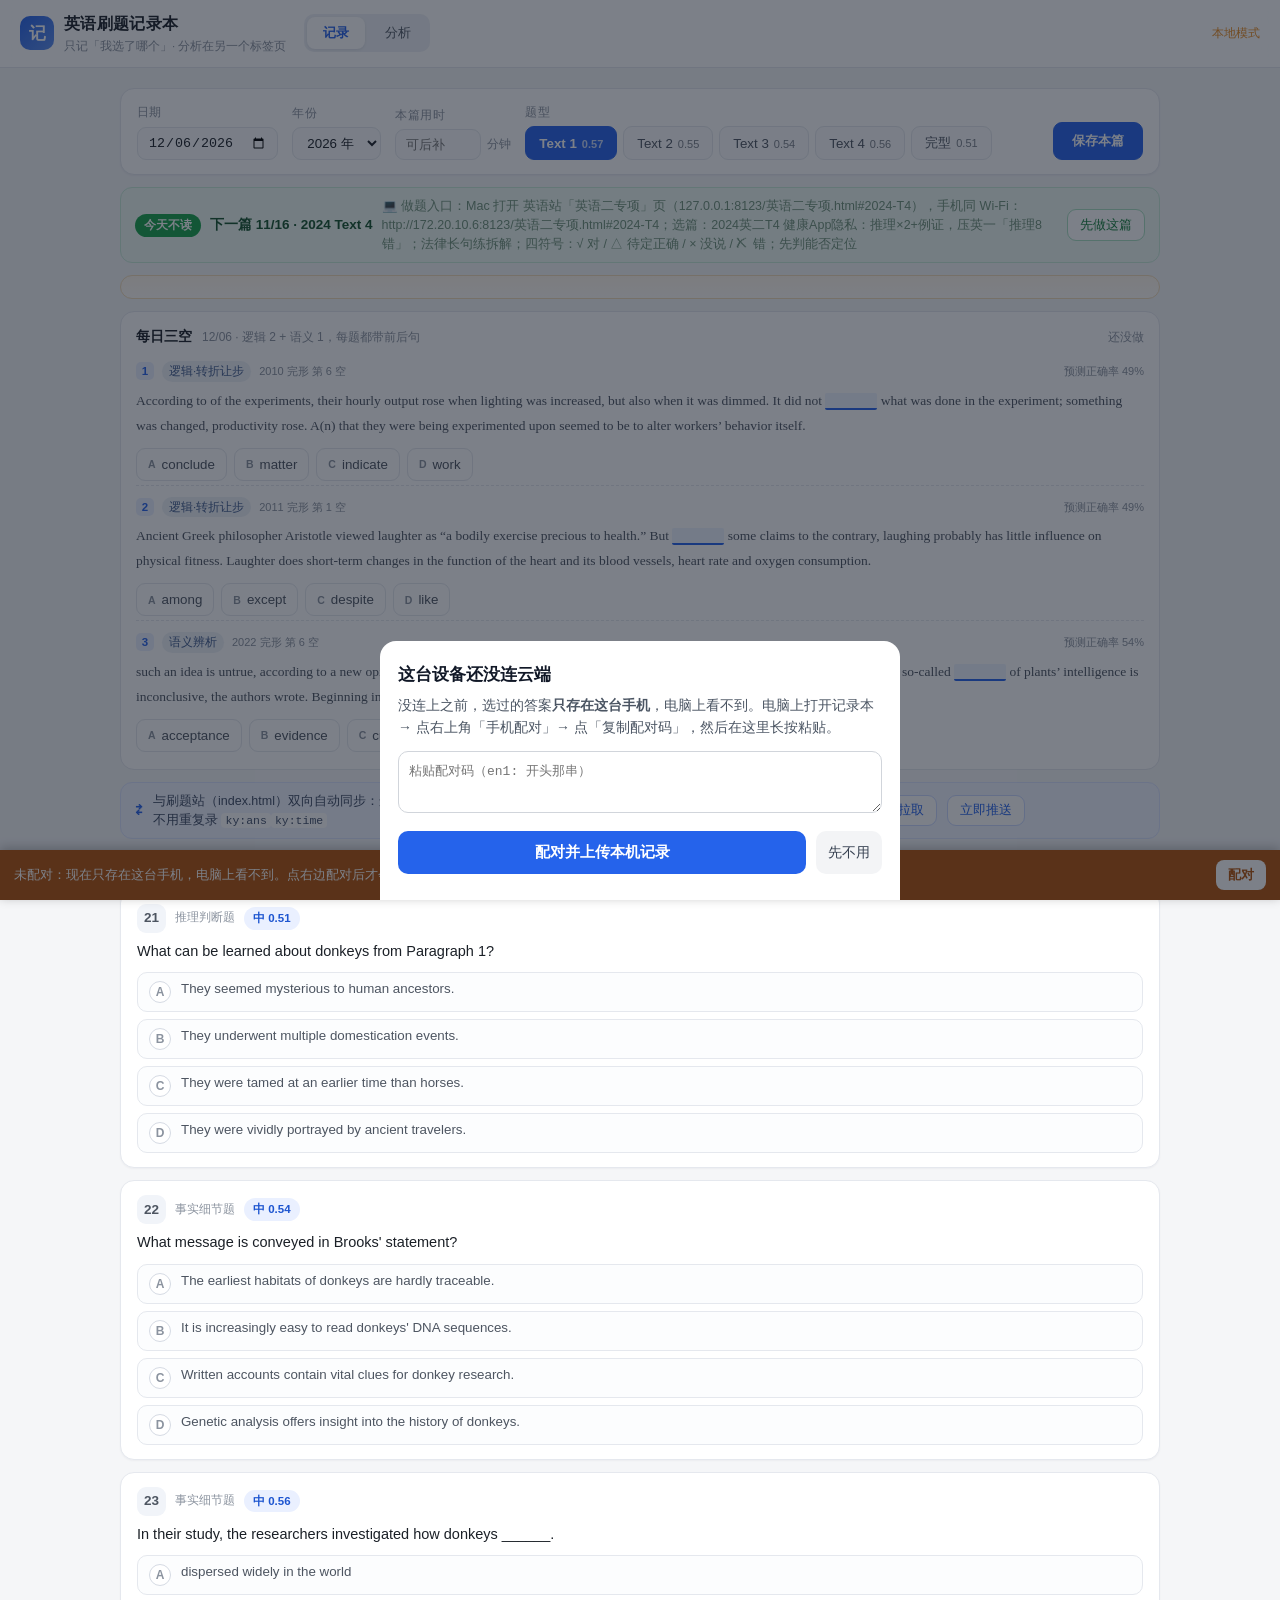
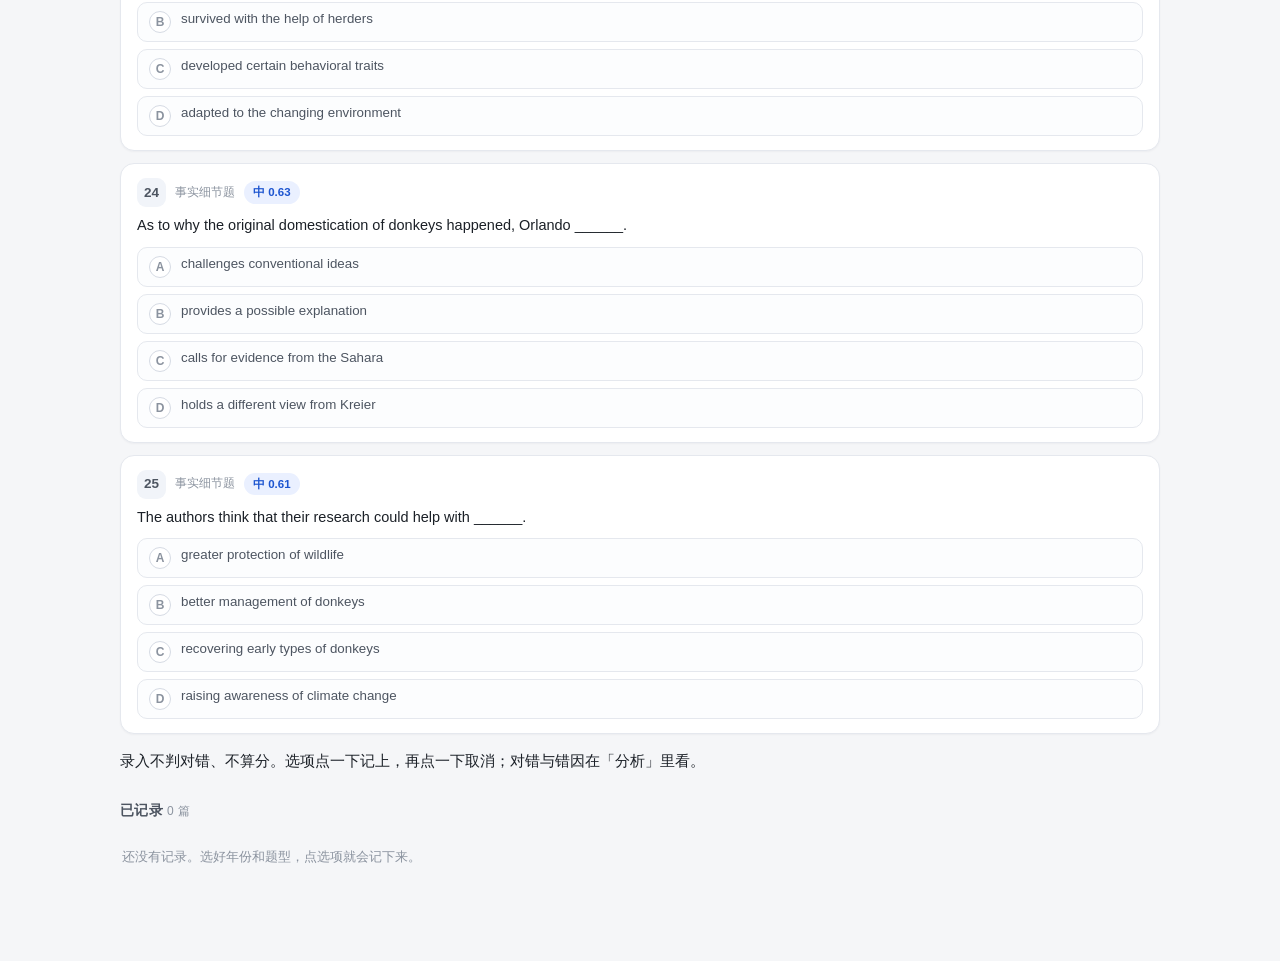
==== commit 7b088fac: "pages: journal.html" ====
--- a/journal.html
+++ b/journal.html
@@ -12,7 +12,7 @@
 <link rel="apple-touch-icon" sizes="180x180" href="assets/icon-180.png">
 <link rel="manifest" href="manifest.webmanifest">
 <link rel="icon" type="image/png" sizes="192x192" href="assets/icon-192.png">
-<link rel="stylesheet" href="css/journal.css?v=11071855">
+<link rel="stylesheet" href="css/journal.css?v=11141726">
 </head>
 <body>
 
@@ -69,6 +69,9 @@
 
     <!-- 完形每日三空：真题原句 + 前后各一句，逻辑 2 + 语义 1 -->
     <div class="cz" id="czPanel" hidden></div>
+
+    <!-- 翻译每日一句：英语一 Part C 真题，官方口径 2 分拆 4 节自评 -->
+    <div class="cz" id="trPanel" hidden></div>
 
     <div class="syncbar">
       <span class="sb-ico">⇄</span>
@@ -212,18 +215,21 @@
   </div>
 </div>
 
-<script src="data/papers-index.js?v=11071855"></script>
-<script src="data/diff.js?v=11071855"></script>
-<script src="js/cloud.js?v=11071855"></script>
-<script src="js/journal.js?v=11071855"></script>
-<script src="js/journal-why.js?v=11071855"></script>
-<script src="js/journal-ana.js?v=11071855"></script>
-<script src="js/journal-sync.js?v=11071855"></script>
-<script src="js/journal-review.js?v=11071855"></script>
-<script src="data/cloze_words.js?v=11071855"></script>
-<script src="js/journal-cloze.js?v=11071855"></script>
-<script src="js/journal-plan.js?v=11071855"></script>
-<script src="js/journal-mobile.js?v=11071855"></script>
-<script src="js/journal-pair.js?v=11071855"></script>
+<script src="data/papers-index.js?v=11141726"></script>
+<script src="data/diff.js?v=11141726"></script>
+<script src="js/cloud.js?v=11141726"></script>
+<script src="js/journal.js?v=11141726"></script>
+<script src="js/journal-why.js?v=11141726"></script>
+<script src="js/journal-ana.js?v=11141726"></script>
+<script src="js/journal-sync.js?v=11141726"></script>
+<script src="js/journal-review.js?v=11141726"></script>
+<script src="data/cloze_words.js?v=11141726"></script>
+<script src="js/journal-cloze.js?v=11141726"></script>
+<script src="data/trans-pool-a.js?v=11141726"></script>
+<script src="data/trans-pool-b.js?v=11141726"></script>
+<script src="js/journal-trans.js?v=11141726"></script>
+<script src="js/journal-plan.js?v=11141726"></script>
+<script src="js/journal-mobile.js?v=11141726"></script>
+<script src="js/journal-pair.js?v=11141726"></script>
 </body>
 </html>
--- a/css/journal.css
+++ b/css/journal.css
@@ -696,3 +696,47 @@
   .cz-p{margin-left:0}
   .cz-opt{flex:1 1 calc(50% - 4px); justify-content:flex-start}
 }
+
+/* ══════════════ 翻译 · 每日一句（官方口径评分） ══════════════ */
+.tr-en{font-size:14px; line-height:1.9}
+.tr-input{display:block; width:100%; box-sizing:border-box; margin:9px 0 0;
+  border:1px solid var(--line); border-radius:9px; padding:9px 11px;
+  font:13.5px/1.75 -apple-system,"PingFang SC",sans-serif; color:var(--ink);
+  background:#fbfcfe; resize:vertical; min-height:64px}
+.tr-input:focus{outline:none; border-color:#9fb9e6; background:#fff}
+.tr-acts{display:flex; gap:8px; align-items:center; margin-top:9px; flex-wrap:wrap}
+.tr-btn{font-size:13px; padding:7px 14px; border-radius:999px; border:1px solid var(--acc);
+  background:var(--acc); color:#fff; cursor:pointer; font-weight:600}
+.tr-btn:active{opacity:.85}
+.tr-btn2{font-size:12.5px; padding:6px 12px; border-radius:999px; border:1px solid var(--line);
+  background:#fff; color:var(--ink2); cursor:pointer}
+.tr-judge{margin-top:11px; border-top:1px dashed var(--line); padding-top:10px}
+.tr-ref{font-size:13px; line-height:1.85; color:var(--ink); background:#f2f7ff;
+  border-radius:9px; padding:9px 12px; margin-bottom:9px}
+.tr-ref b{display:inline-block; margin-right:8px; font-size:11.5px; color:#3f5b8c}
+.tr-rule{font-size:11px; color:var(--ink3); margin-bottom:9px}
+.tr-units{display:flex; flex-direction:column; gap:7px}
+.tr-unit{display:flex; align-items:flex-start; gap:8px; text-align:left; cursor:pointer;
+  border:1px solid var(--line); border-radius:9px; background:#fff; padding:8px 10px;
+  font:12.5px/1.6 -apple-system,"PingFang SC",sans-serif; color:var(--ink2)}
+.tr-unit i{flex:none; font-style:normal; font-size:11px; font-weight:700; margin-top:2px;
+  padding:1px 7px; border-radius:999px; background:#f1f3f7; color:var(--ink3)}
+.tr-unit.hit{background:#f2fbf5; border-color:#b5e2c5}
+.tr-unit.hit i{background:#e0f4e8; color:#1a7f47}
+.tr-unit code{font:12px/1.6 Georgia,serif; color:var(--ink); background:#f6f8fb;
+  padding:1px 6px; border-radius:5px; margin-top:1px}
+.tr-unit span{flex:1; min-width:0}
+.tr-fluent{display:flex; gap:7px; align-items:center; font-size:12px; color:var(--ink2);
+  margin:10px 0 0; cursor:pointer}
+.tr-score{margin-top:9px; font-size:13px; color:var(--ink)}
+.tr-score b{font-size:20px; color:var(--acc); font-variant-numeric:tabular-nums}
+.tr-tip{margin-top:8px; font-size:12px; line-height:1.7; color:#8a6d1f; background:#fdf7e7;
+  border-radius:8px; padding:7px 10px}
+.tr-hint{font-size:12px; color:var(--ink3); line-height:1.7}
+.tr-sc{font-size:14px; color:var(--acc)}
+@media (max-width:560px){
+  .tr-en{font-size:13.5px}
+  .tr-unit{flex-wrap:wrap}
+  .tr-unit code{flex-basis:100%; order:2}
+  .tr-unit span{order:3; flex-basis:100%}
+}
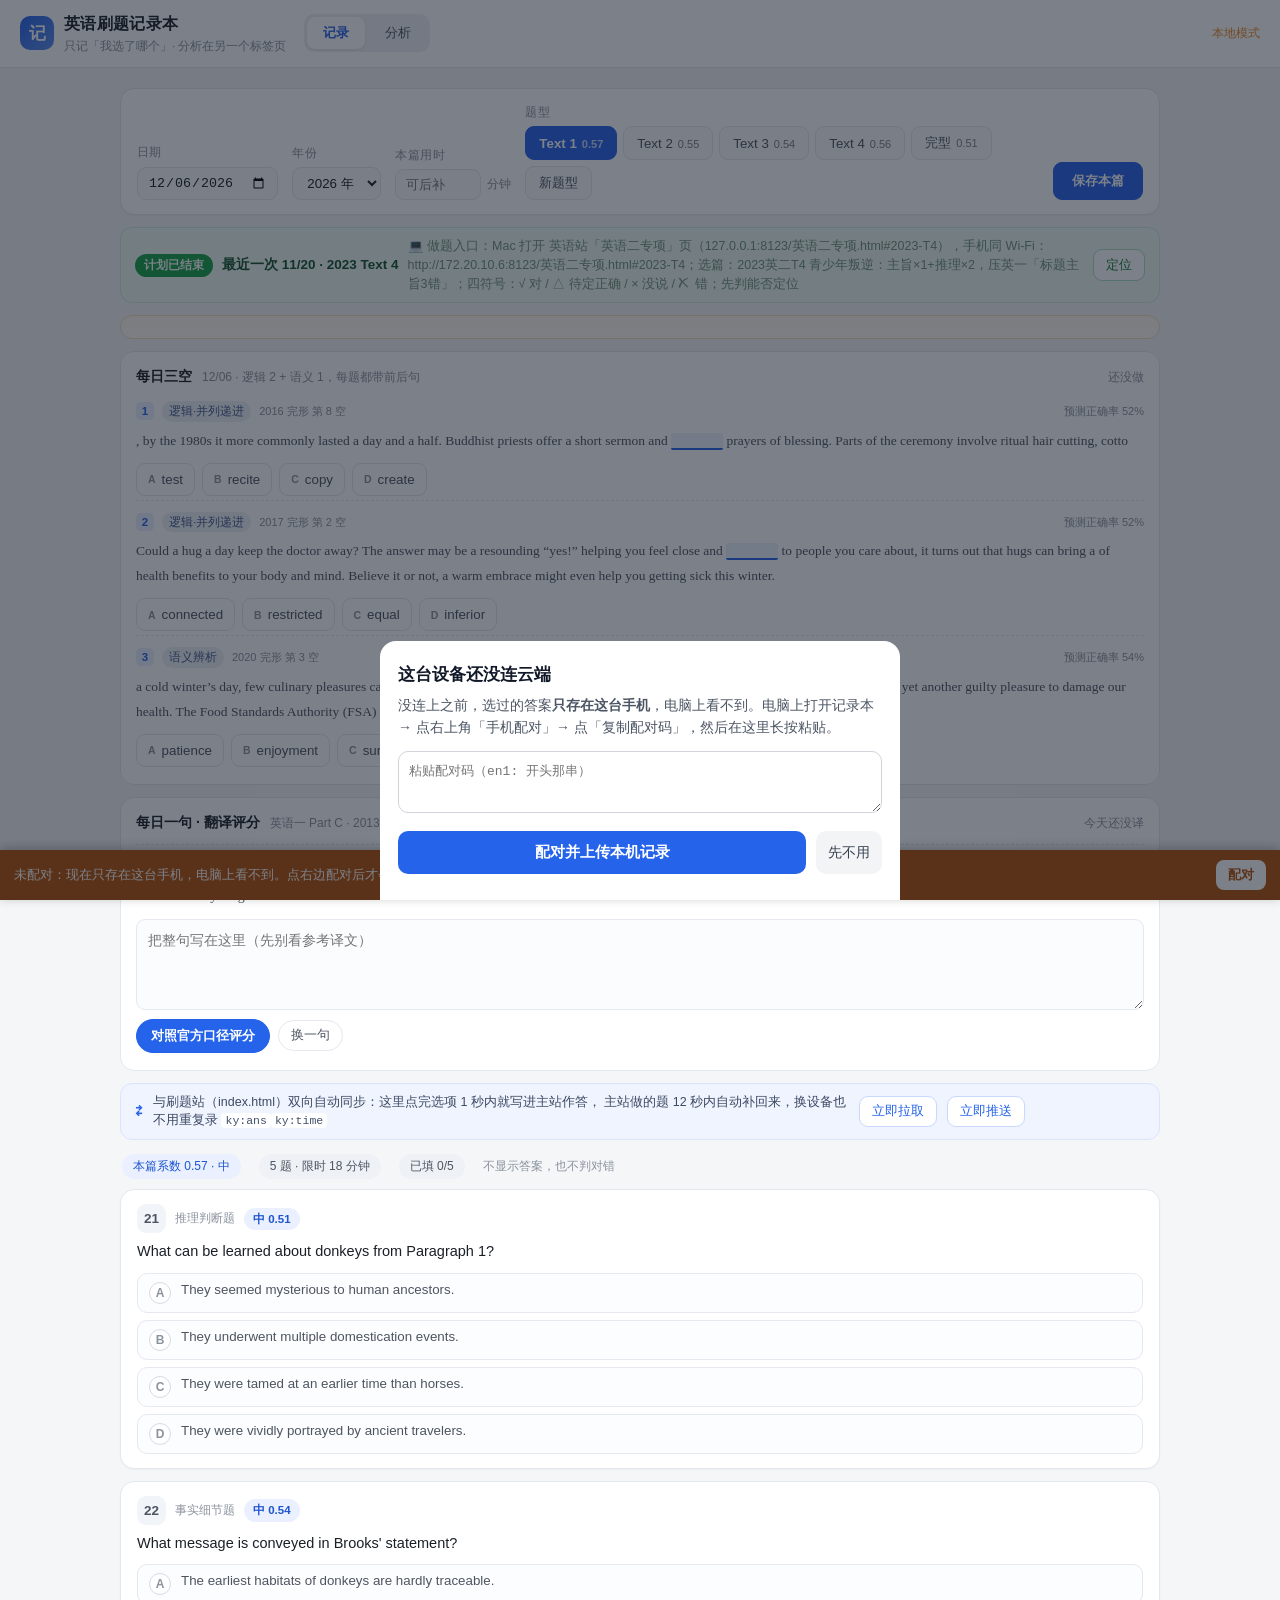
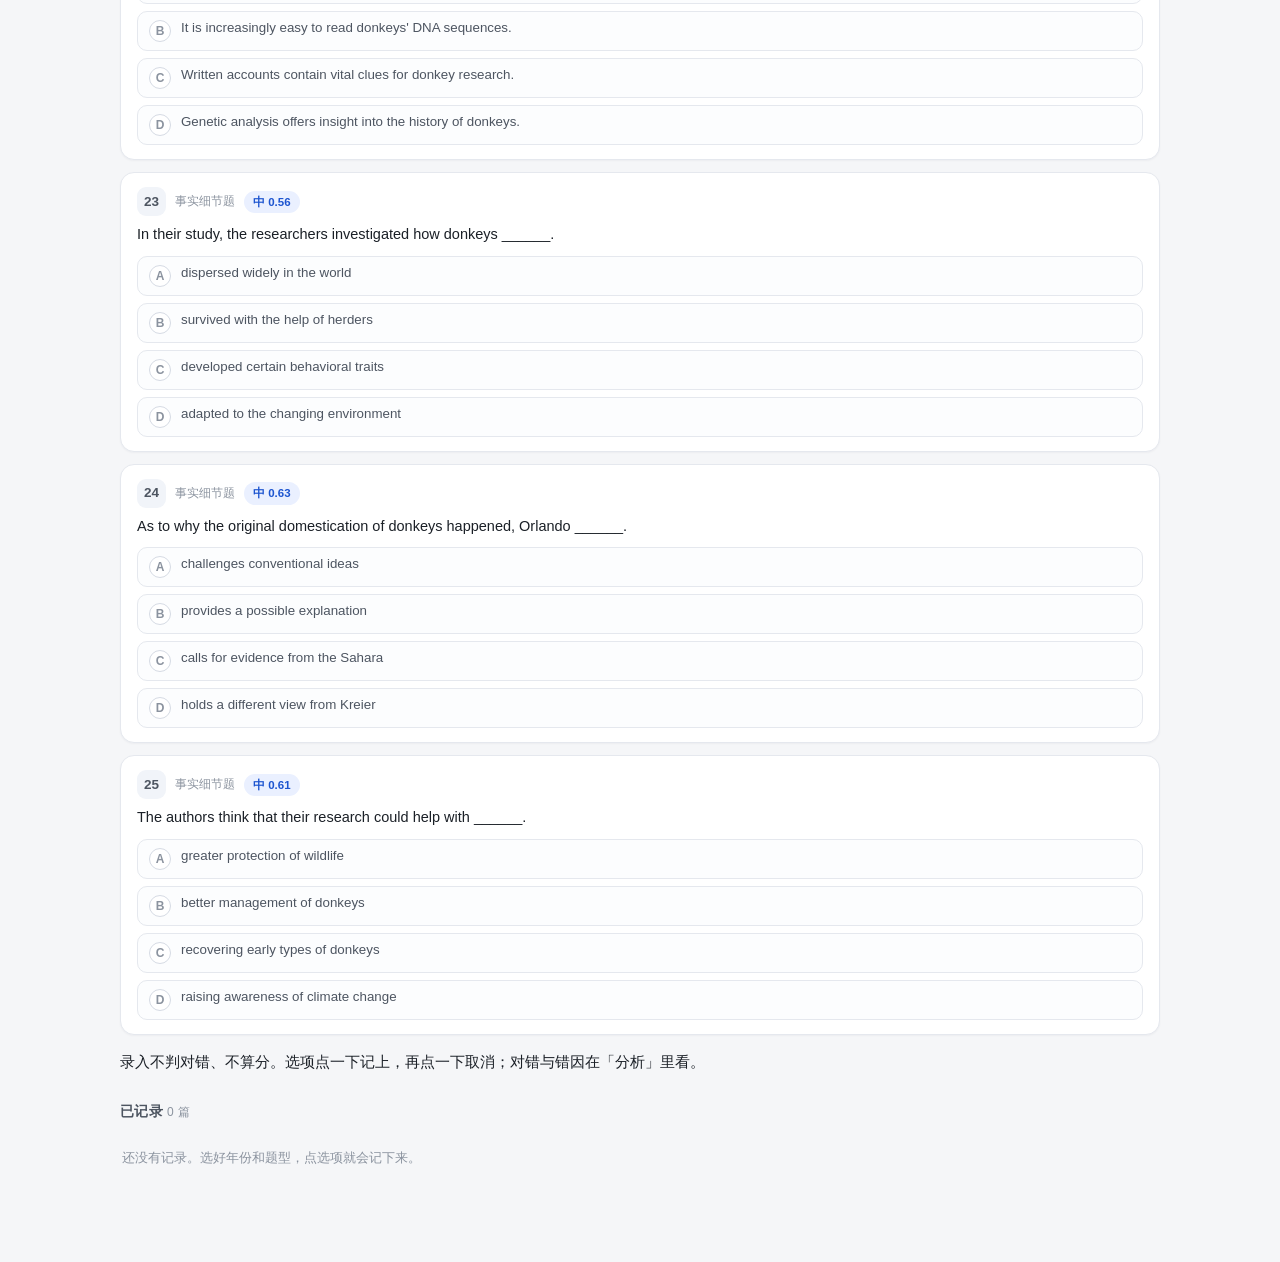
==== commit 31f35964: "pages: journal.html" ====
--- a/journal.html
+++ b/journal.html
@@ -12,7 +12,7 @@
 <link rel="apple-touch-icon" sizes="180x180" href="assets/icon-180.png">
 <link rel="manifest" href="manifest.webmanifest">
 <link rel="icon" type="image/png" sizes="192x192" href="assets/icon-192.png">
-<link rel="stylesheet" href="css/journal.css?v=11141726">
+<link rel="stylesheet" href="css/journal.css?v=11211643">
 </head>
 <body>
 
@@ -215,21 +215,22 @@
   </div>
 </div>
 
-<script src="data/papers-index.js?v=11141726"></script>
-<script src="data/diff.js?v=11141726"></script>
-<script src="js/cloud.js?v=11141726"></script>
-<script src="js/journal.js?v=11141726"></script>
-<script src="js/journal-why.js?v=11141726"></script>
-<script src="js/journal-ana.js?v=11141726"></script>
-<script src="js/journal-sync.js?v=11141726"></script>
-<script src="js/journal-review.js?v=11141726"></script>
-<script src="data/cloze_words.js?v=11141726"></script>
-<script src="js/journal-cloze.js?v=11141726"></script>
-<script src="data/trans-pool-a.js?v=11141726"></script>
-<script src="data/trans-pool-b.js?v=11141726"></script>
-<script src="js/journal-trans.js?v=11141726"></script>
-<script src="js/journal-plan.js?v=11141726"></script>
-<script src="js/journal-mobile.js?v=11141726"></script>
-<script src="js/journal-pair.js?v=11141726"></script>
+<script src="data/papers-index.js?v=11211643"></script>
+<script src="data/diff.js?v=11211643"></script>
+<script src="js/cloud.js?v=11211643"></script>
+<script src="js/journal.js?v=11211643"></script>
+<script src="js/journal-why.js?v=11211643"></script>
+<script src="js/journal-ana.js?v=11211643"></script>
+<script src="js/journal-sync.js?v=11211643"></script>
+<script src="js/journal-review.js?v=11211643"></script>
+<script src="data/cloze_words.js?v=11211643"></script>
+<script src="js/journal-cloze.js?v=11211643"></script>
+<script src="data/trans-pool-a.js?v=11211643"></script>
+<script src="data/trans-pool-b.js?v=11211643"></script>
+<script src="data/trans-800.js?v=11211643"></script>
+<script src="js/journal-trans.js?v=11211643"></script>
+<script src="js/journal-plan.js?v=11211643"></script>
+<script src="js/journal-mobile.js?v=11211643"></script>
+<script src="js/journal-pair.js?v=11211643"></script>
 </body>
 </html>
--- a/css/journal.css
+++ b/css/journal.css
@@ -740,3 +740,28 @@
   .tr-unit code{flex-basis:100%; order:2}
   .tr-unit span{order:3; flex-basis:100%}
 }
+
+/* ── 唐静翻译必背 800 词（翻译面板内速查/自测） ── */
+.tr-wd{margin-top:14px;border-top:1px dashed #e5e7eb;padding-top:12px}
+.tr-wd-hd{display:flex;align-items:center;gap:10px;flex-wrap:wrap}
+.tr-wd-hd b{font-size:14px}
+.tr-wd-cnt{font-size:12px;color:#64748b}
+.tr-wd-t{margin-left:auto}
+.tr-wd-bar{display:flex;gap:8px;margin:10px 0 8px;flex-wrap:wrap}
+.tr-wd-q{flex:1;min-width:160px;padding:7px 10px;border:1px solid #dbe2ea;border-radius:9px;font-size:13px;font-family:inherit}
+.tr-wd-b{padding:6px 10px;border:1px solid #dbe2ea;background:#fff;border-radius:9px;font-size:12.5px;cursor:pointer;font-family:inherit}
+.tr-wd-b.on{background:#eff6ff;border-color:#93c5fd;color:#1d4ed8}
+.tr-wd-ab{display:flex;gap:4px;flex-wrap:wrap;margin-bottom:8px}
+.tr-wd-ab button{width:24px;height:24px;border:1px solid #e5e7eb;background:#fff;border-radius:6px;font-size:11.5px;cursor:pointer;padding:0;font-family:inherit}
+.tr-wd-ab button.on{background:#1d4ed8;border-color:#1d4ed8;color:#fff}
+.tr-wd-list{max-height:360px;overflow-y:auto;border:1px solid #eef2f7;border-radius:10px;background:#fff}
+.tr-wd-item{display:flex;gap:10px;align-items:baseline;padding:6px 10px;border-bottom:1px solid #f1f5f9;font-size:13px;cursor:pointer}
+.tr-wd-item:last-child{border-bottom:0}
+.tr-wd-item:hover{background:#f8fafc}
+.tr-wd-item b{flex:0 0 40%;font-weight:600;color:#0f172a;word-break:break-word}
+.tr-wd-item span{color:#64748b;flex:1}
+.tr-wd-item span.hide{filter:blur(5px)}
+.tr-wd-item i{color:#16a34a;font-style:normal}
+.tr-wd-item.done b{color:#94a3b8;text-decoration:line-through}
+.tr-wd-empty{padding:14px;text-align:center;color:#94a3b8;font-size:13px}
+@media(max-width:560px){.tr-wd-item b{flex:0 0 46%}.tr-wd-list{max-height:300px}}
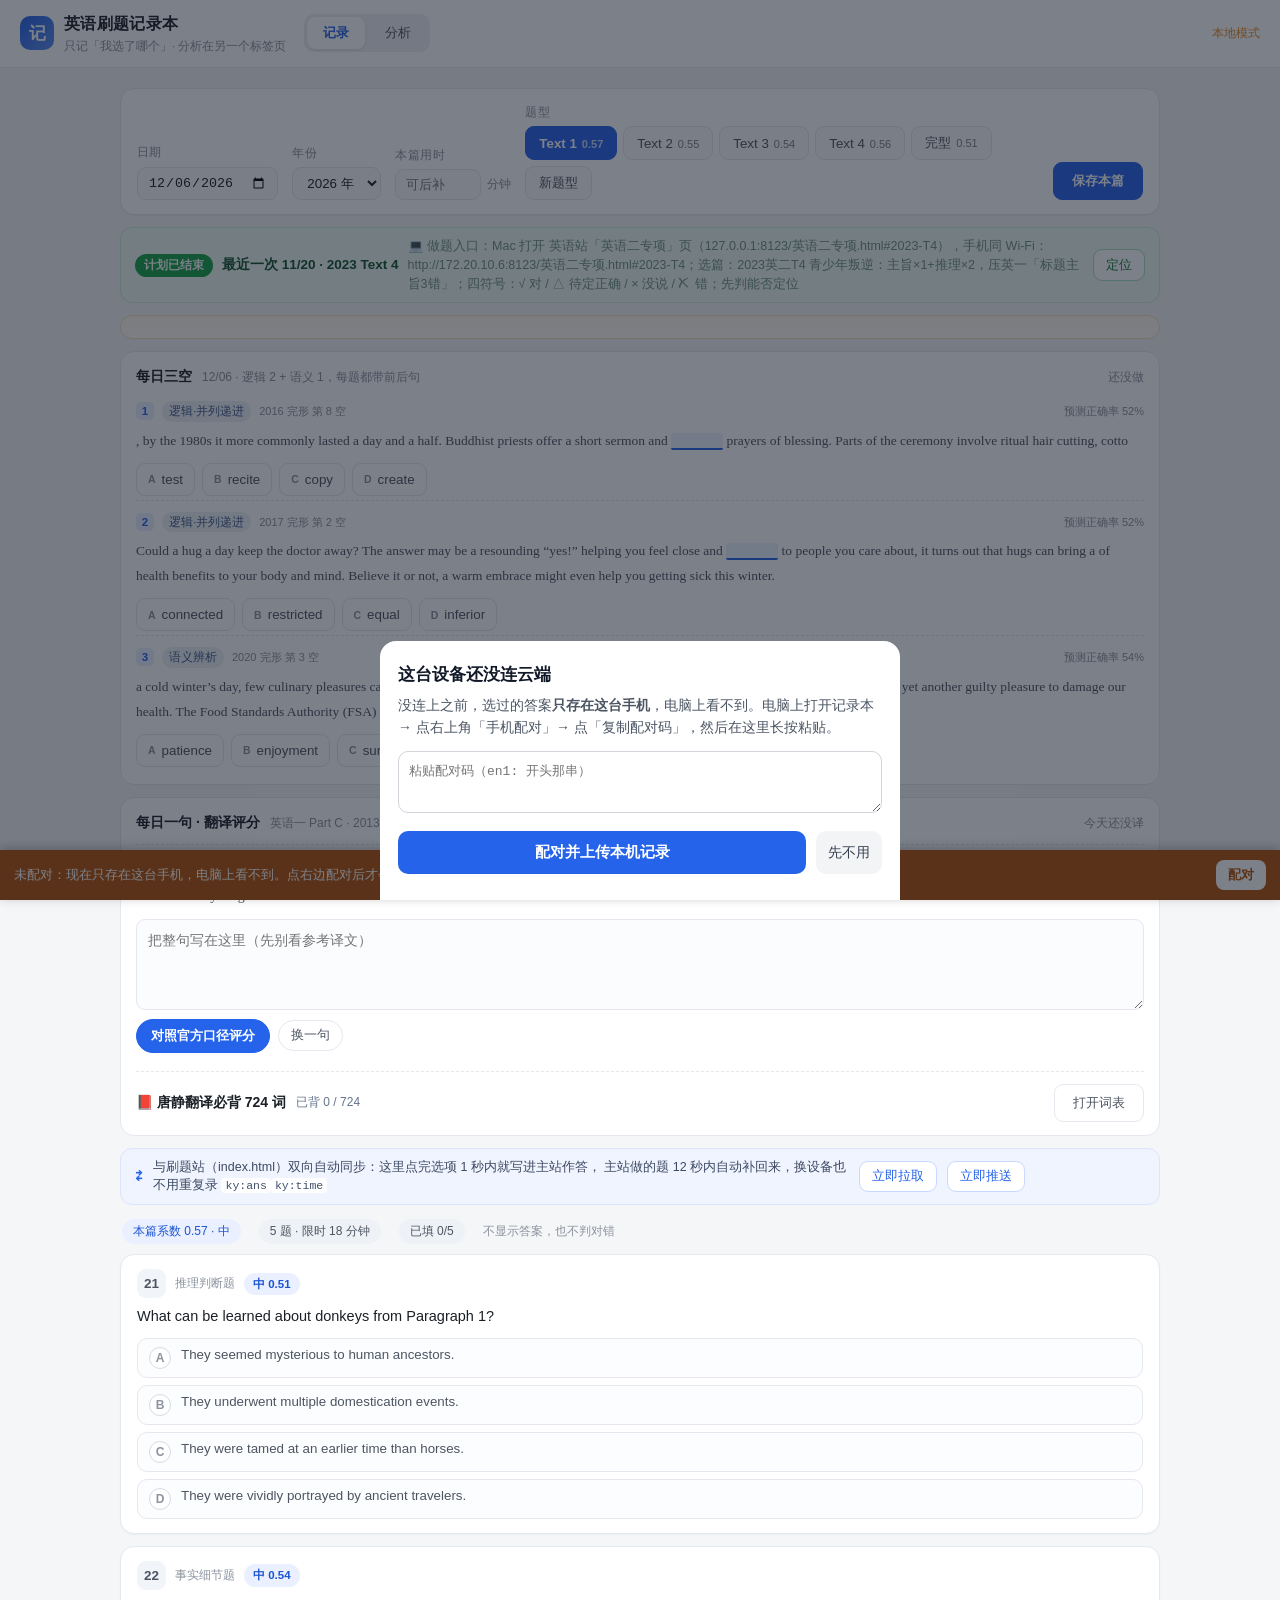
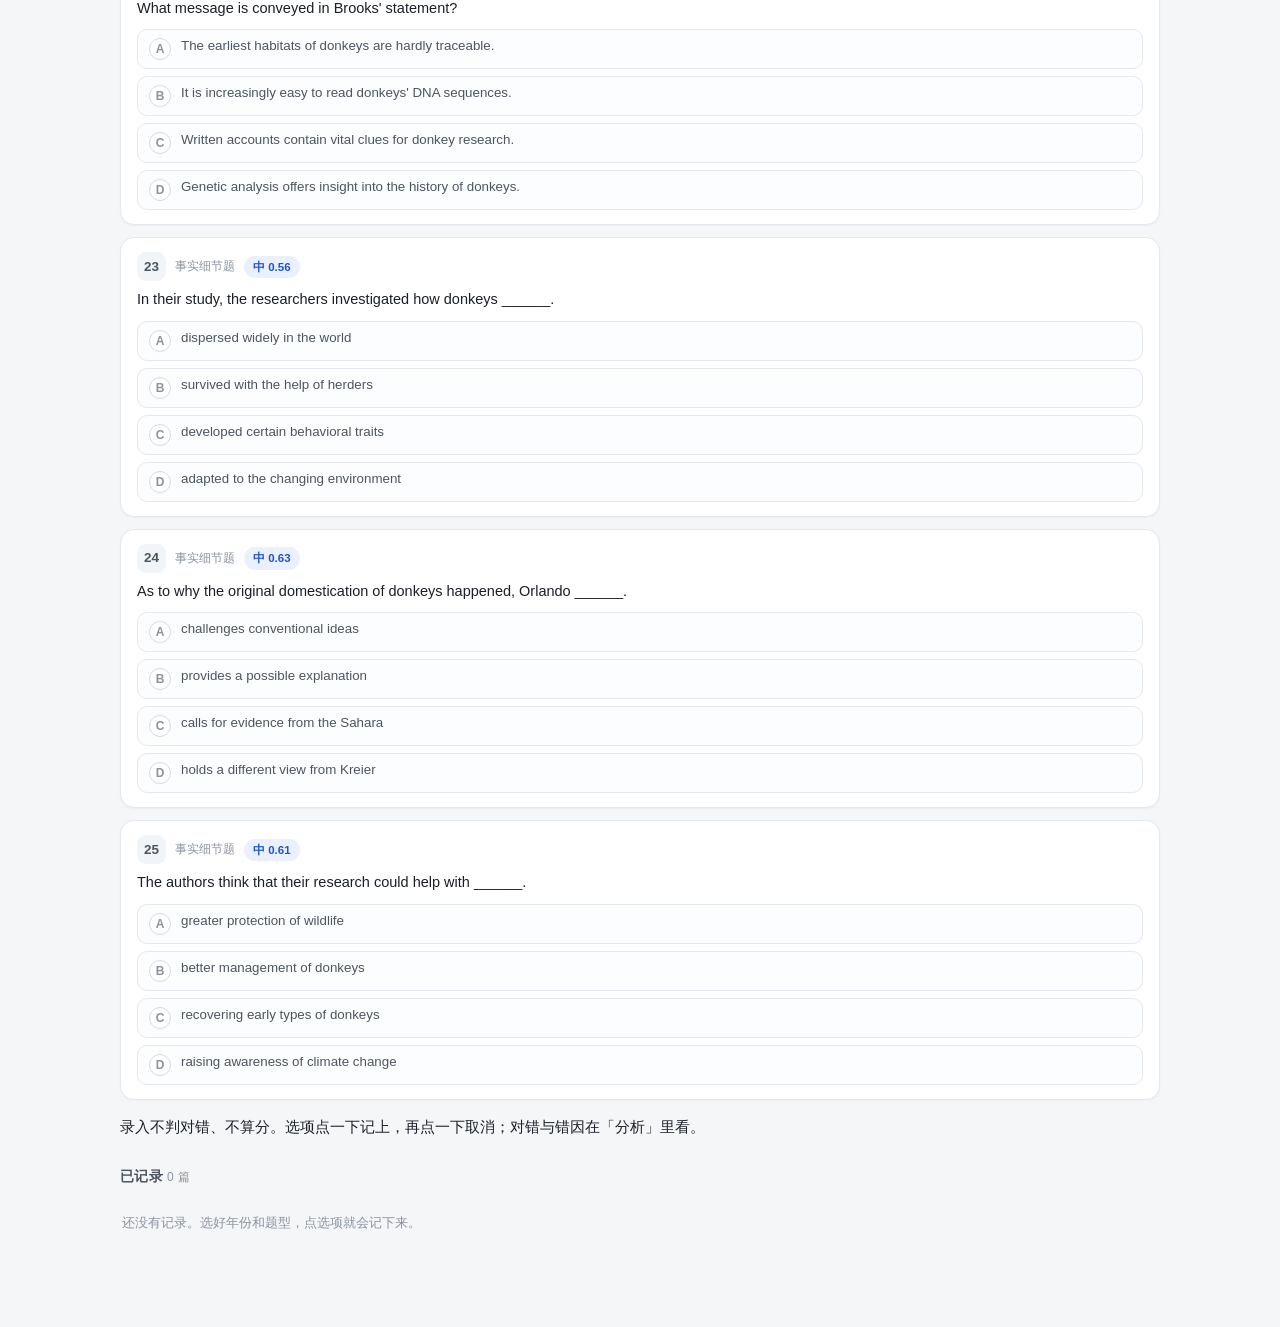
==== commit 95df1f43: "pages: journal.html" ====
--- a/journal.html
+++ b/journal.html
@@ -12,7 +12,7 @@
 <link rel="apple-touch-icon" sizes="180x180" href="assets/icon-180.png">
 <link rel="manifest" href="manifest.webmanifest">
 <link rel="icon" type="image/png" sizes="192x192" href="assets/icon-192.png">
-<link rel="stylesheet" href="css/journal.css?v=11211643">
+<link rel="stylesheet" href="css/journal.css?v=11211657">
 </head>
 <body>
 
@@ -215,22 +215,22 @@
   </div>
 </div>
 
-<script src="data/papers-index.js?v=11211643"></script>
-<script src="data/diff.js?v=11211643"></script>
-<script src="js/cloud.js?v=11211643"></script>
-<script src="js/journal.js?v=11211643"></script>
-<script src="js/journal-why.js?v=11211643"></script>
-<script src="js/journal-ana.js?v=11211643"></script>
-<script src="js/journal-sync.js?v=11211643"></script>
-<script src="js/journal-review.js?v=11211643"></script>
-<script src="data/cloze_words.js?v=11211643"></script>
-<script src="js/journal-cloze.js?v=11211643"></script>
-<script src="data/trans-pool-a.js?v=11211643"></script>
-<script src="data/trans-pool-b.js?v=11211643"></script>
-<script src="data/trans-800.js?v=11211643"></script>
-<script src="js/journal-trans.js?v=11211643"></script>
-<script src="js/journal-plan.js?v=11211643"></script>
-<script src="js/journal-mobile.js?v=11211643"></script>
-<script src="js/journal-pair.js?v=11211643"></script>
+<script src="data/papers-index.js?v=11211657"></script>
+<script src="data/diff.js?v=11211657"></script>
+<script src="js/cloud.js?v=11211657"></script>
+<script src="js/journal.js?v=11211657"></script>
+<script src="js/journal-why.js?v=11211657"></script>
+<script src="js/journal-ana.js?v=11211657"></script>
+<script src="js/journal-sync.js?v=11211657"></script>
+<script src="js/journal-review.js?v=11211657"></script>
+<script src="data/cloze_words.js?v=11211657"></script>
+<script src="js/journal-cloze.js?v=11211657"></script>
+<script src="data/trans-pool-a.js?v=11211657"></script>
+<script src="data/trans-pool-b.js?v=11211657"></script>
+<script src="data/trans-800.js?v=11211657"></script>
+<script src="js/journal-trans.js?v=11211657"></script>
+<script src="js/journal-plan.js?v=11211657"></script>
+<script src="js/journal-mobile.js?v=11211657"></script>
+<script src="js/journal-pair.js?v=11211657"></script>
 </body>
 </html>
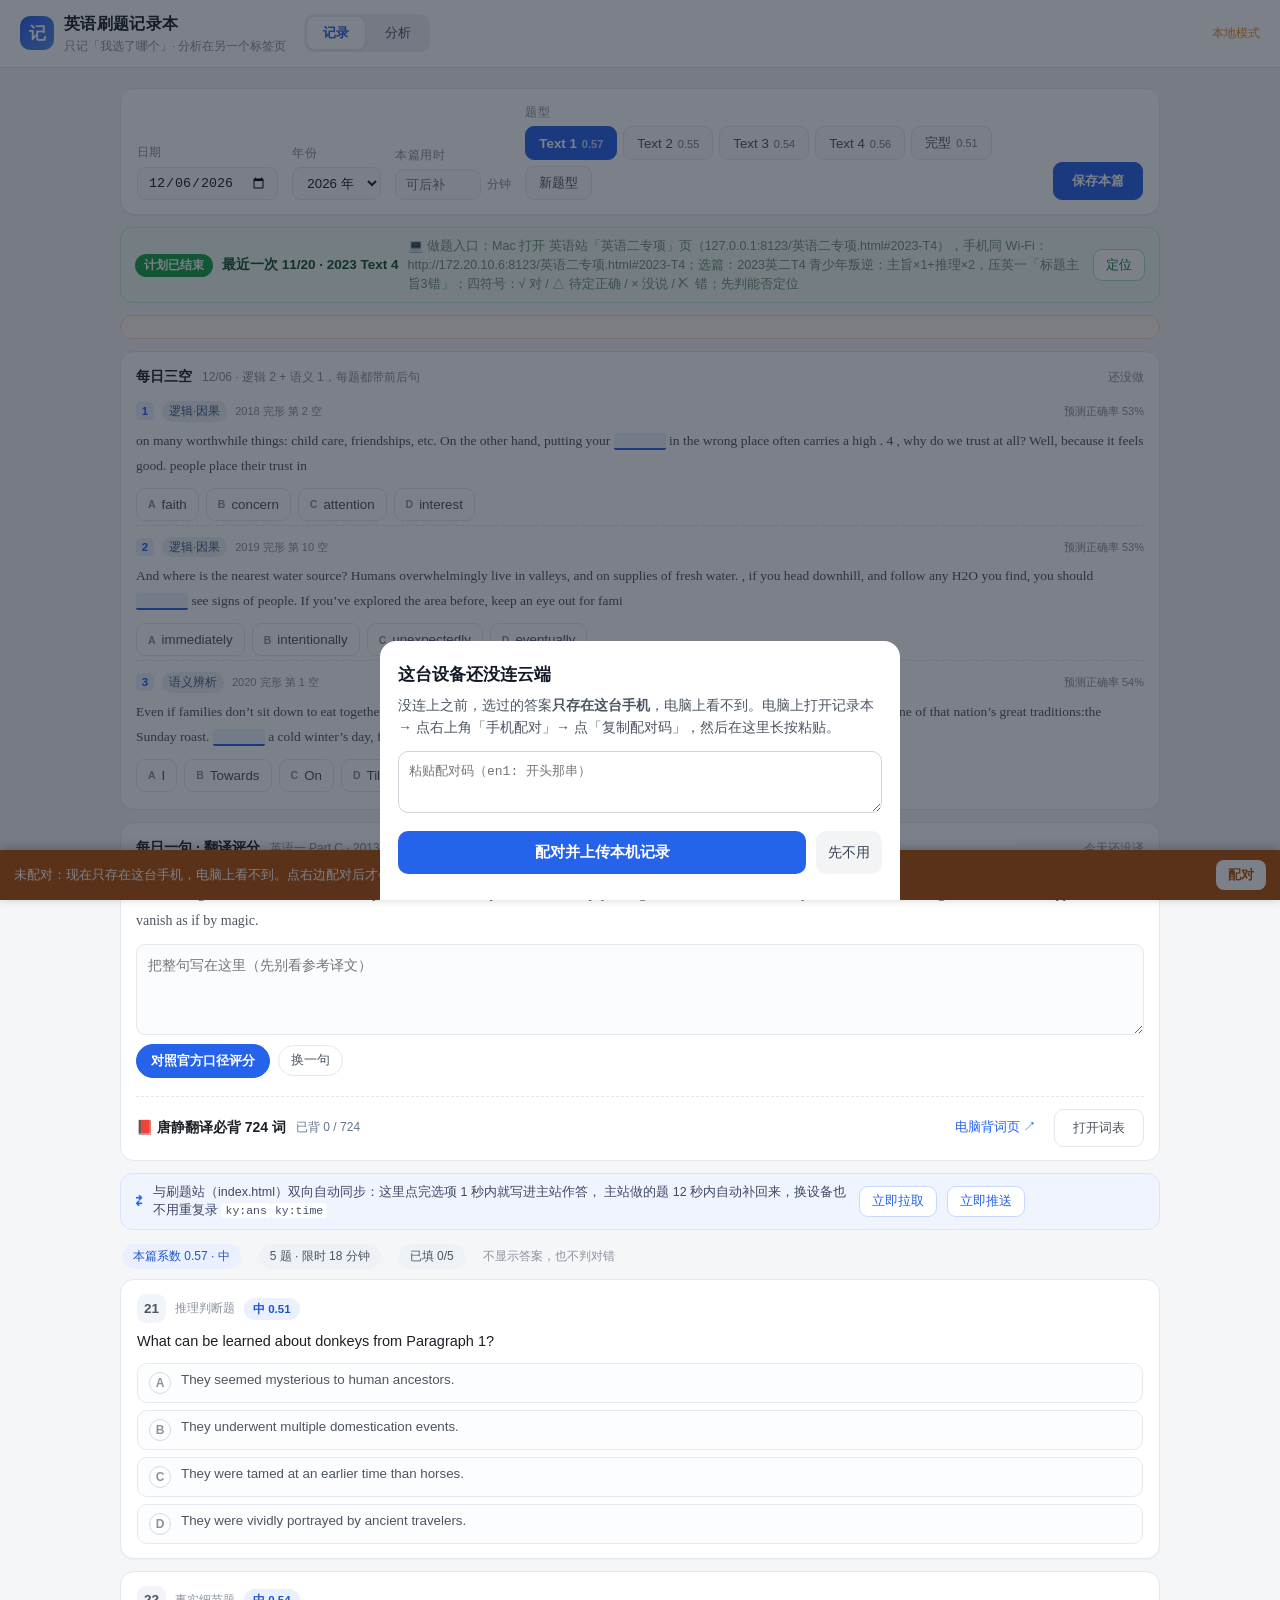
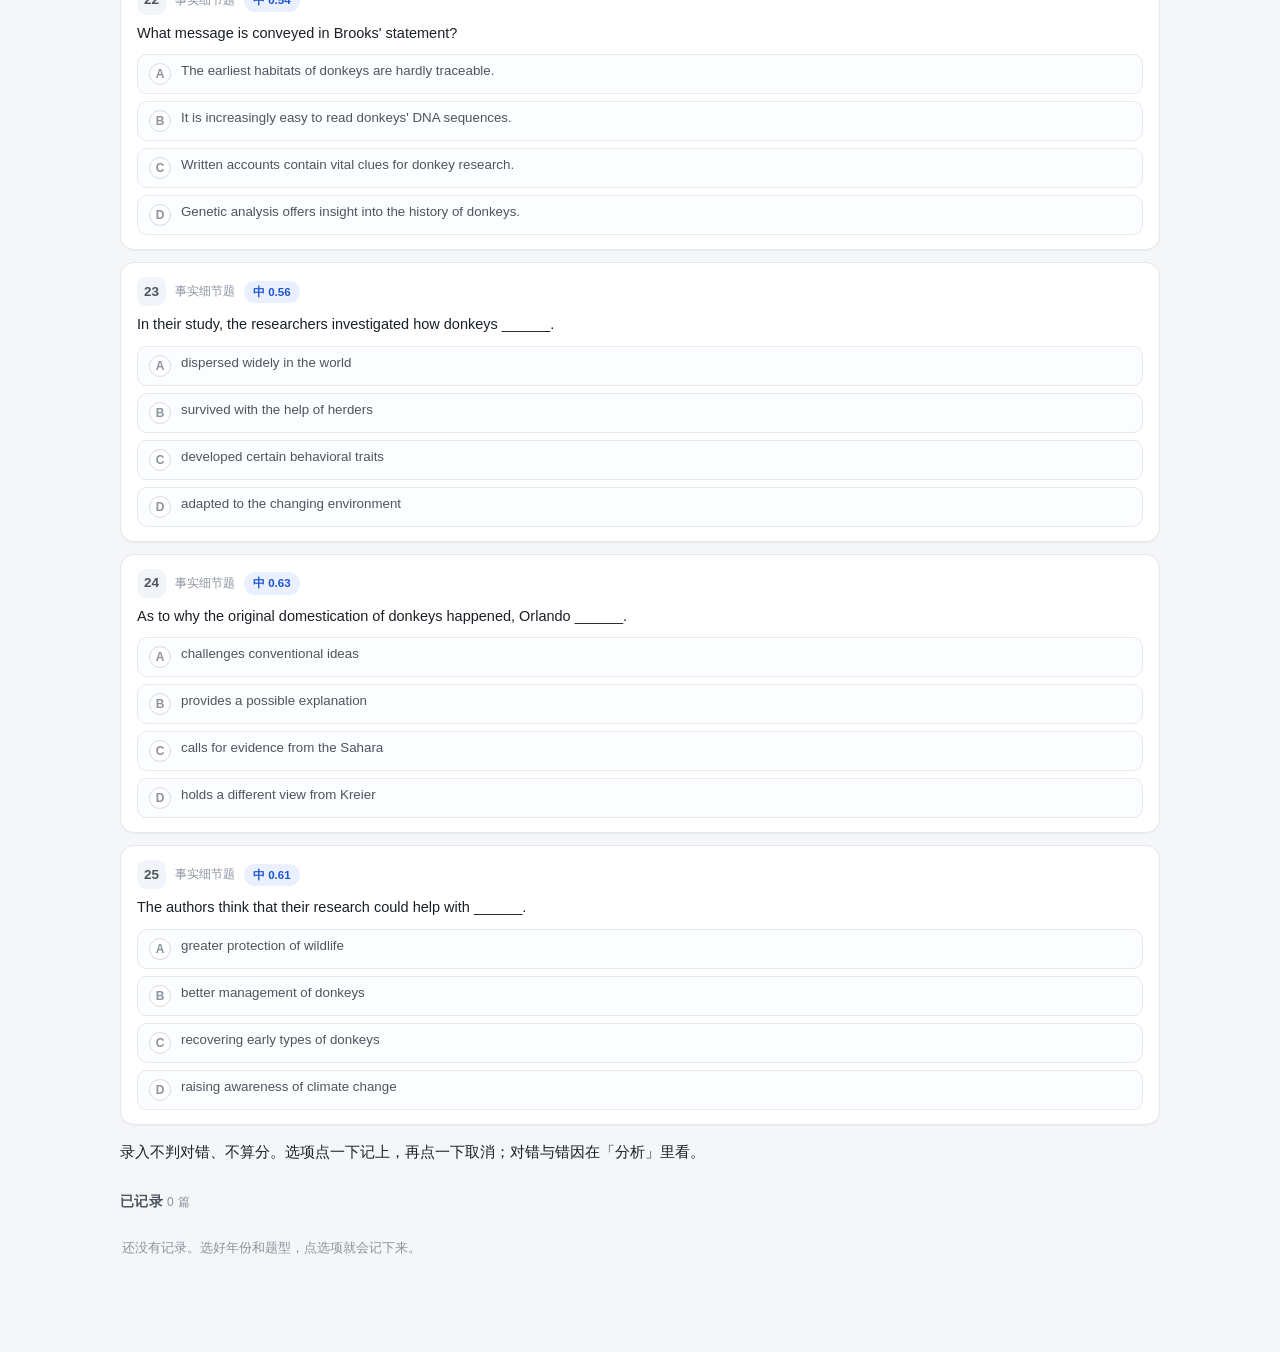
==== commit 7d8a4894: "pages: journal.html" ====
--- a/journal.html
+++ b/journal.html
@@ -12,7 +12,7 @@
 <link rel="apple-touch-icon" sizes="180x180" href="assets/icon-180.png">
 <link rel="manifest" href="manifest.webmanifest">
 <link rel="icon" type="image/png" sizes="192x192" href="assets/icon-192.png">
-<link rel="stylesheet" href="css/journal.css?v=11211657">
+<link rel="stylesheet" href="css/journal.css?v=11232225">
 </head>
 <body>
 
@@ -215,22 +215,22 @@
   </div>
 </div>
 
-<script src="data/papers-index.js?v=11211657"></script>
-<script src="data/diff.js?v=11211657"></script>
-<script src="js/cloud.js?v=11211657"></script>
-<script src="js/journal.js?v=11211657"></script>
-<script src="js/journal-why.js?v=11211657"></script>
-<script src="js/journal-ana.js?v=11211657"></script>
-<script src="js/journal-sync.js?v=11211657"></script>
-<script src="js/journal-review.js?v=11211657"></script>
-<script src="data/cloze_words.js?v=11211657"></script>
-<script src="js/journal-cloze.js?v=11211657"></script>
-<script src="data/trans-pool-a.js?v=11211657"></script>
-<script src="data/trans-pool-b.js?v=11211657"></script>
-<script src="data/trans-800.js?v=11211657"></script>
-<script src="js/journal-trans.js?v=11211657"></script>
-<script src="js/journal-plan.js?v=11211657"></script>
-<script src="js/journal-mobile.js?v=11211657"></script>
-<script src="js/journal-pair.js?v=11211657"></script>
+<script src="data/papers-index.js?v=11232225"></script>
+<script src="data/diff.js?v=11232225"></script>
+<script src="js/cloud.js?v=11232225"></script>
+<script src="js/journal.js?v=11232225"></script>
+<script src="js/journal-why.js?v=11232225"></script>
+<script src="js/journal-ana.js?v=11232225"></script>
+<script src="js/journal-sync.js?v=11232225"></script>
+<script src="js/journal-review.js?v=11232225"></script>
+<script src="data/cloze_words.js?v=11232225"></script>
+<script src="js/journal-cloze.js?v=11232225"></script>
+<script src="data/trans-pool-a.js?v=11232225"></script>
+<script src="data/trans-pool-b.js?v=11232225"></script>
+<script src="data/trans-800.js?v=11232225"></script>
+<script src="js/journal-trans.js?v=11232225"></script>
+<script src="js/journal-plan.js?v=11232225"></script>
+<script src="js/journal-mobile.js?v=11232225"></script>
+<script src="js/journal-pair.js?v=11232225"></script>
 </body>
 </html>
--- a/css/journal.css
+++ b/css/journal.css
@@ -763,5 +763,9 @@
 .tr-wd-item span.hide{filter:blur(5px)}
 .tr-wd-item i{color:#16a34a;font-style:normal}
 .tr-wd-item.done b{color:#94a3b8;text-decoration:line-through}
+.tr-wd-note{margin:0 0 8px;font-size:12px;color:#64748b}
 .tr-wd-empty{padding:14px;text-align:center;color:#94a3b8;font-size:13px}
-@media(max-width:560px){.tr-wd-item b{flex:0 0 46%}.tr-wd-list{max-height:300px}}
+@media(max-width:560px){.tr-wd-item b{flex:0 0 46%}.tr-wd-list{max-height:62vh}}
+.tr-wd-link{margin-left:auto;font-size:12.5px;color:#2563eb;text-decoration:none;white-space:nowrap}
+.tr-wd-link:hover{text-decoration:underline}
+.tr-wd-t{margin-left:8px!important}
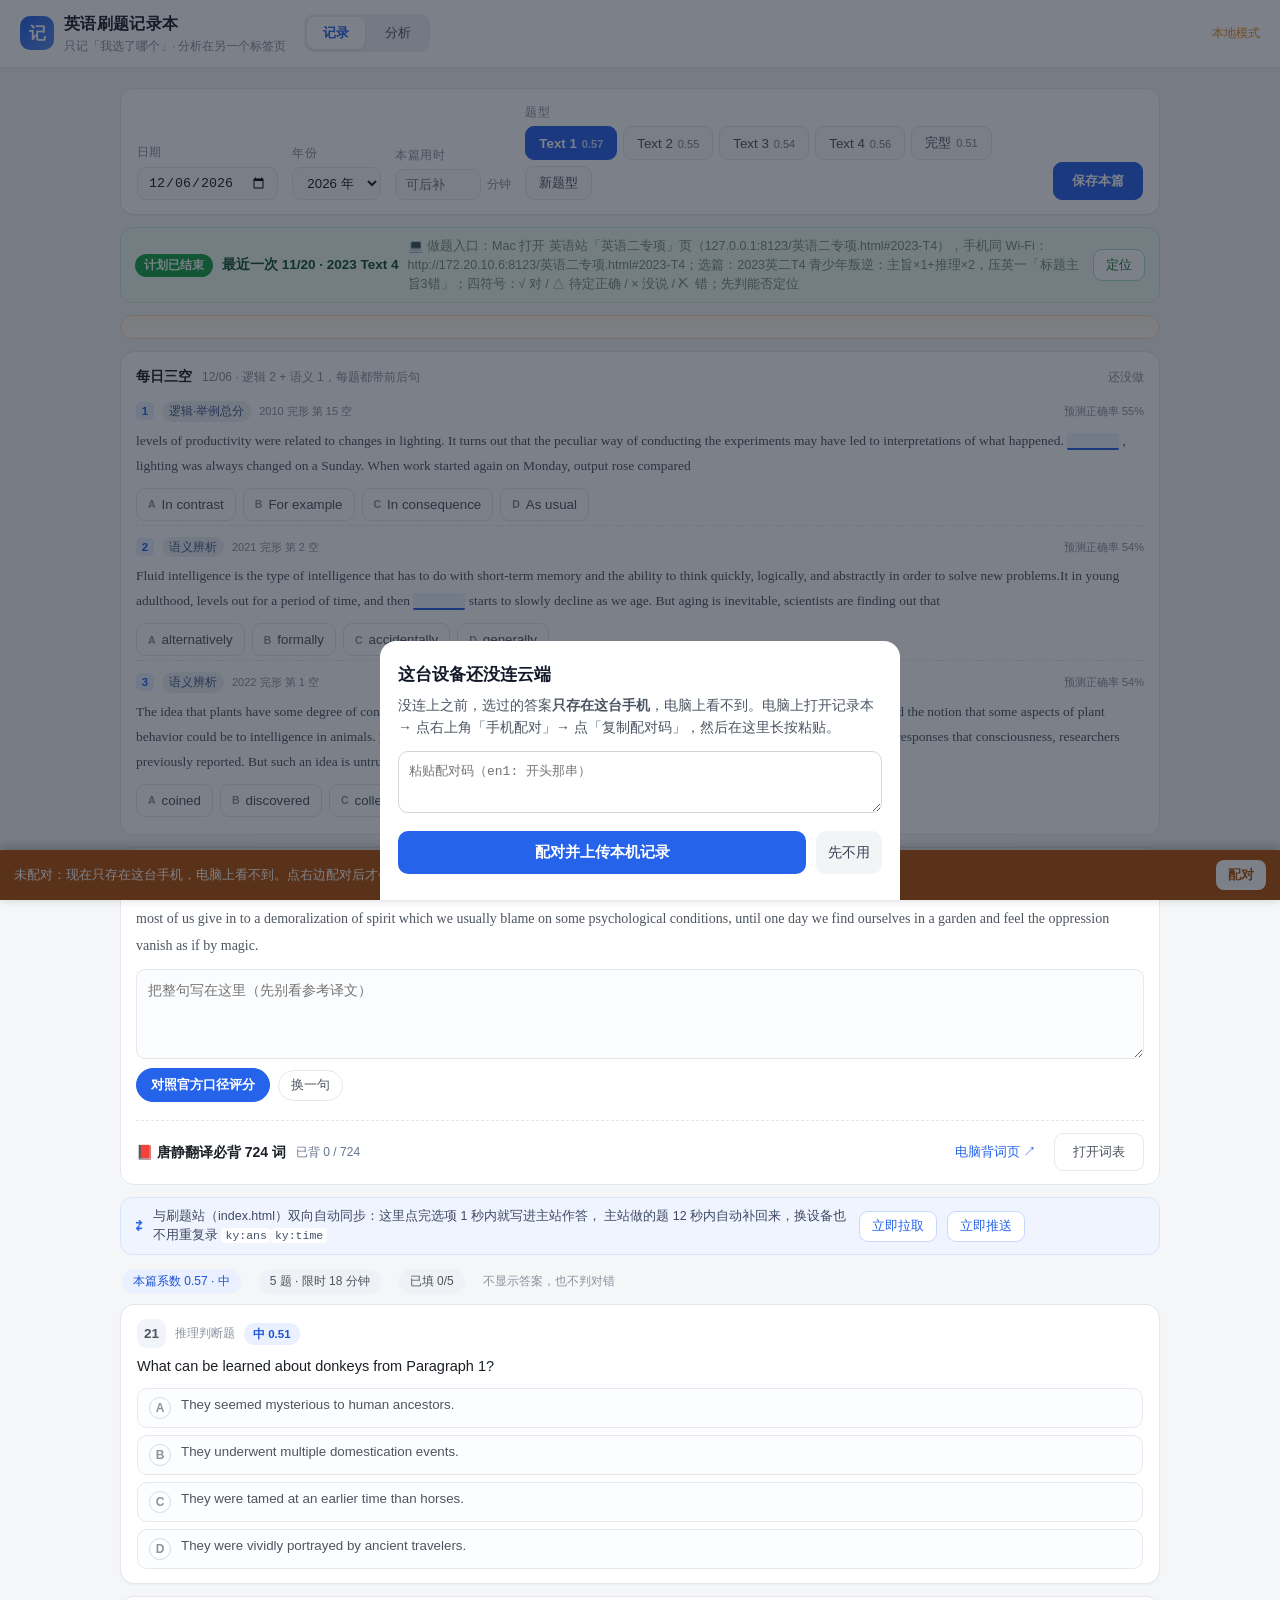
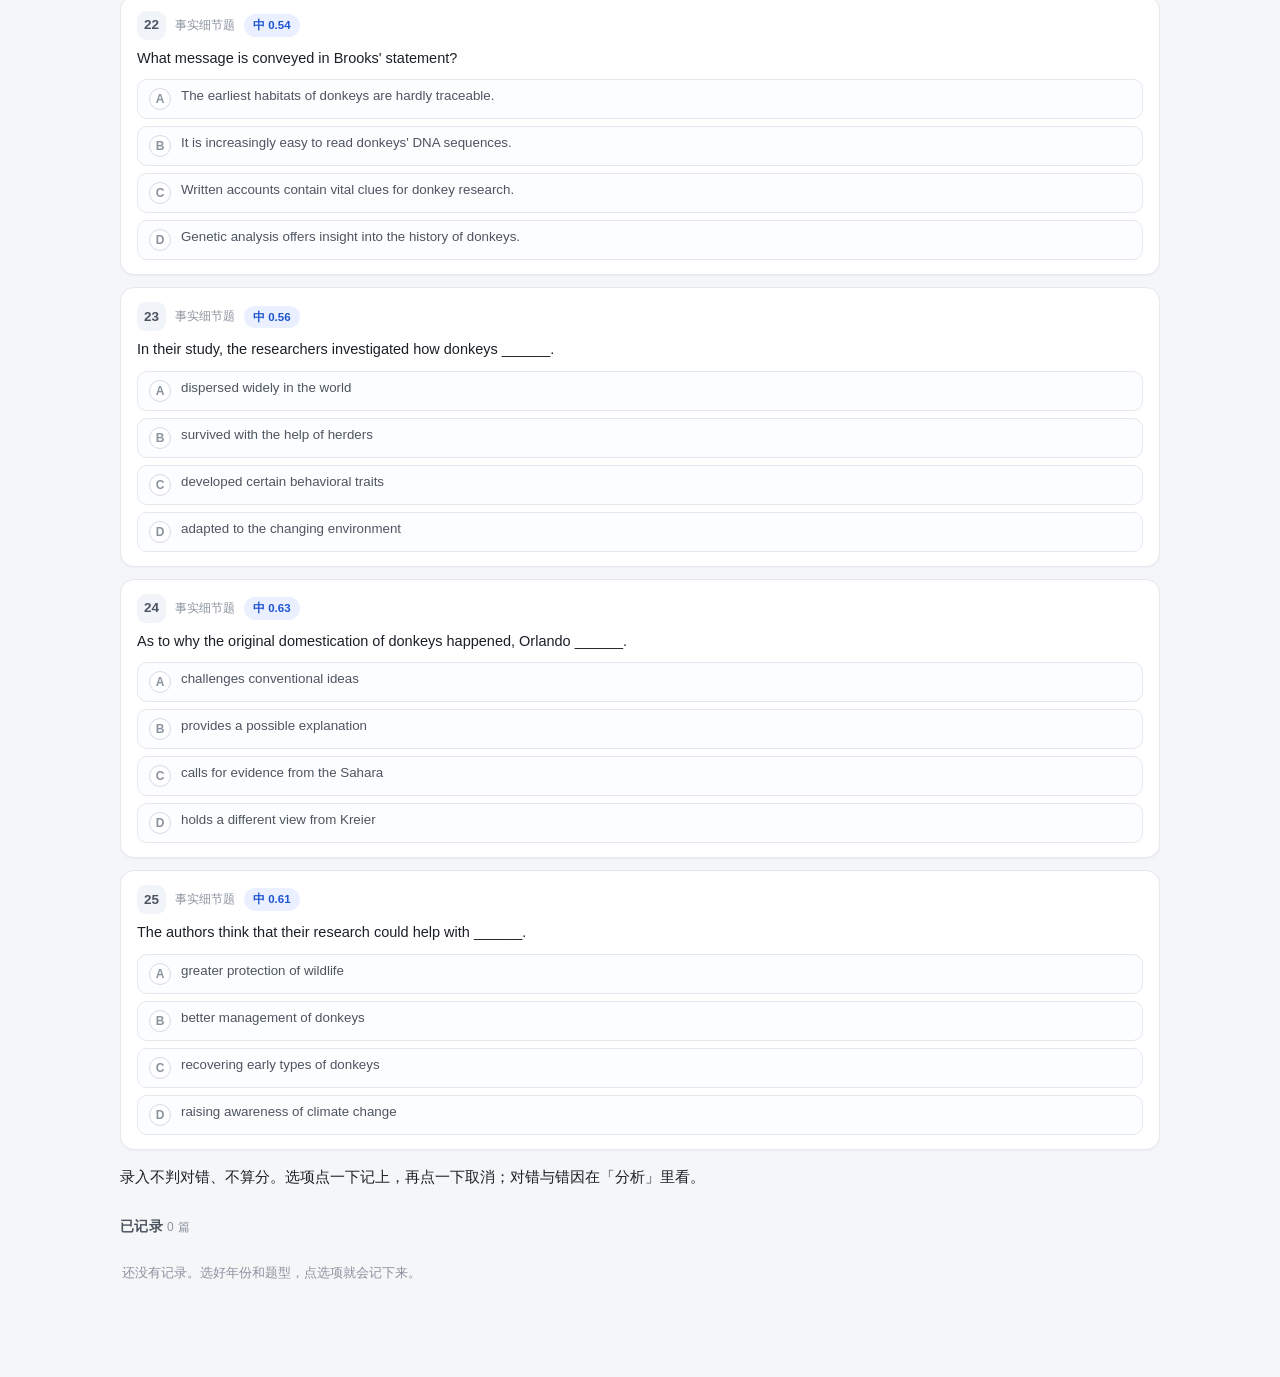
==== commit 5495639c: "pages: journal.html" ====
--- a/journal.html
+++ b/journal.html
@@ -12,7 +12,7 @@
 <link rel="apple-touch-icon" sizes="180x180" href="assets/icon-180.png">
 <link rel="manifest" href="manifest.webmanifest">
 <link rel="icon" type="image/png" sizes="192x192" href="assets/icon-192.png">
-<link rel="stylesheet" href="css/journal.css?v=11232225">
+<link rel="stylesheet" href="css/journal.css?v=11241020">
 </head>
 <body>
 
@@ -215,22 +215,22 @@
   </div>
 </div>
 
-<script src="data/papers-index.js?v=11232225"></script>
-<script src="data/diff.js?v=11232225"></script>
-<script src="js/cloud.js?v=11232225"></script>
-<script src="js/journal.js?v=11232225"></script>
-<script src="js/journal-why.js?v=11232225"></script>
-<script src="js/journal-ana.js?v=11232225"></script>
-<script src="js/journal-sync.js?v=11232225"></script>
-<script src="js/journal-review.js?v=11232225"></script>
-<script src="data/cloze_words.js?v=11232225"></script>
-<script src="js/journal-cloze.js?v=11232225"></script>
-<script src="data/trans-pool-a.js?v=11232225"></script>
-<script src="data/trans-pool-b.js?v=11232225"></script>
-<script src="data/trans-800.js?v=11232225"></script>
-<script src="js/journal-trans.js?v=11232225"></script>
-<script src="js/journal-plan.js?v=11232225"></script>
-<script src="js/journal-mobile.js?v=11232225"></script>
-<script src="js/journal-pair.js?v=11232225"></script>
+<script src="data/papers-index.js?v=11241020"></script>
+<script src="data/diff.js?v=11241020"></script>
+<script src="js/cloud.js?v=11241020"></script>
+<script src="js/journal.js?v=11241020"></script>
+<script src="js/journal-why.js?v=11241020"></script>
+<script src="js/journal-ana.js?v=11241020"></script>
+<script src="js/journal-sync.js?v=11241020"></script>
+<script src="js/journal-review.js?v=11241020"></script>
+<script src="data/cloze_words.js?v=11241020"></script>
+<script src="js/journal-cloze.js?v=11241020"></script>
+<script src="data/trans-pool-a.js?v=11241020"></script>
+<script src="data/trans-pool-b.js?v=11241020"></script>
+<script src="data/trans-800.js?v=11241020"></script>
+<script src="js/journal-trans.js?v=11241020"></script>
+<script src="js/journal-plan.js?v=11241020"></script>
+<script src="js/journal-mobile.js?v=11241020"></script>
+<script src="js/journal-pair.js?v=11241020"></script>
 </body>
 </html>
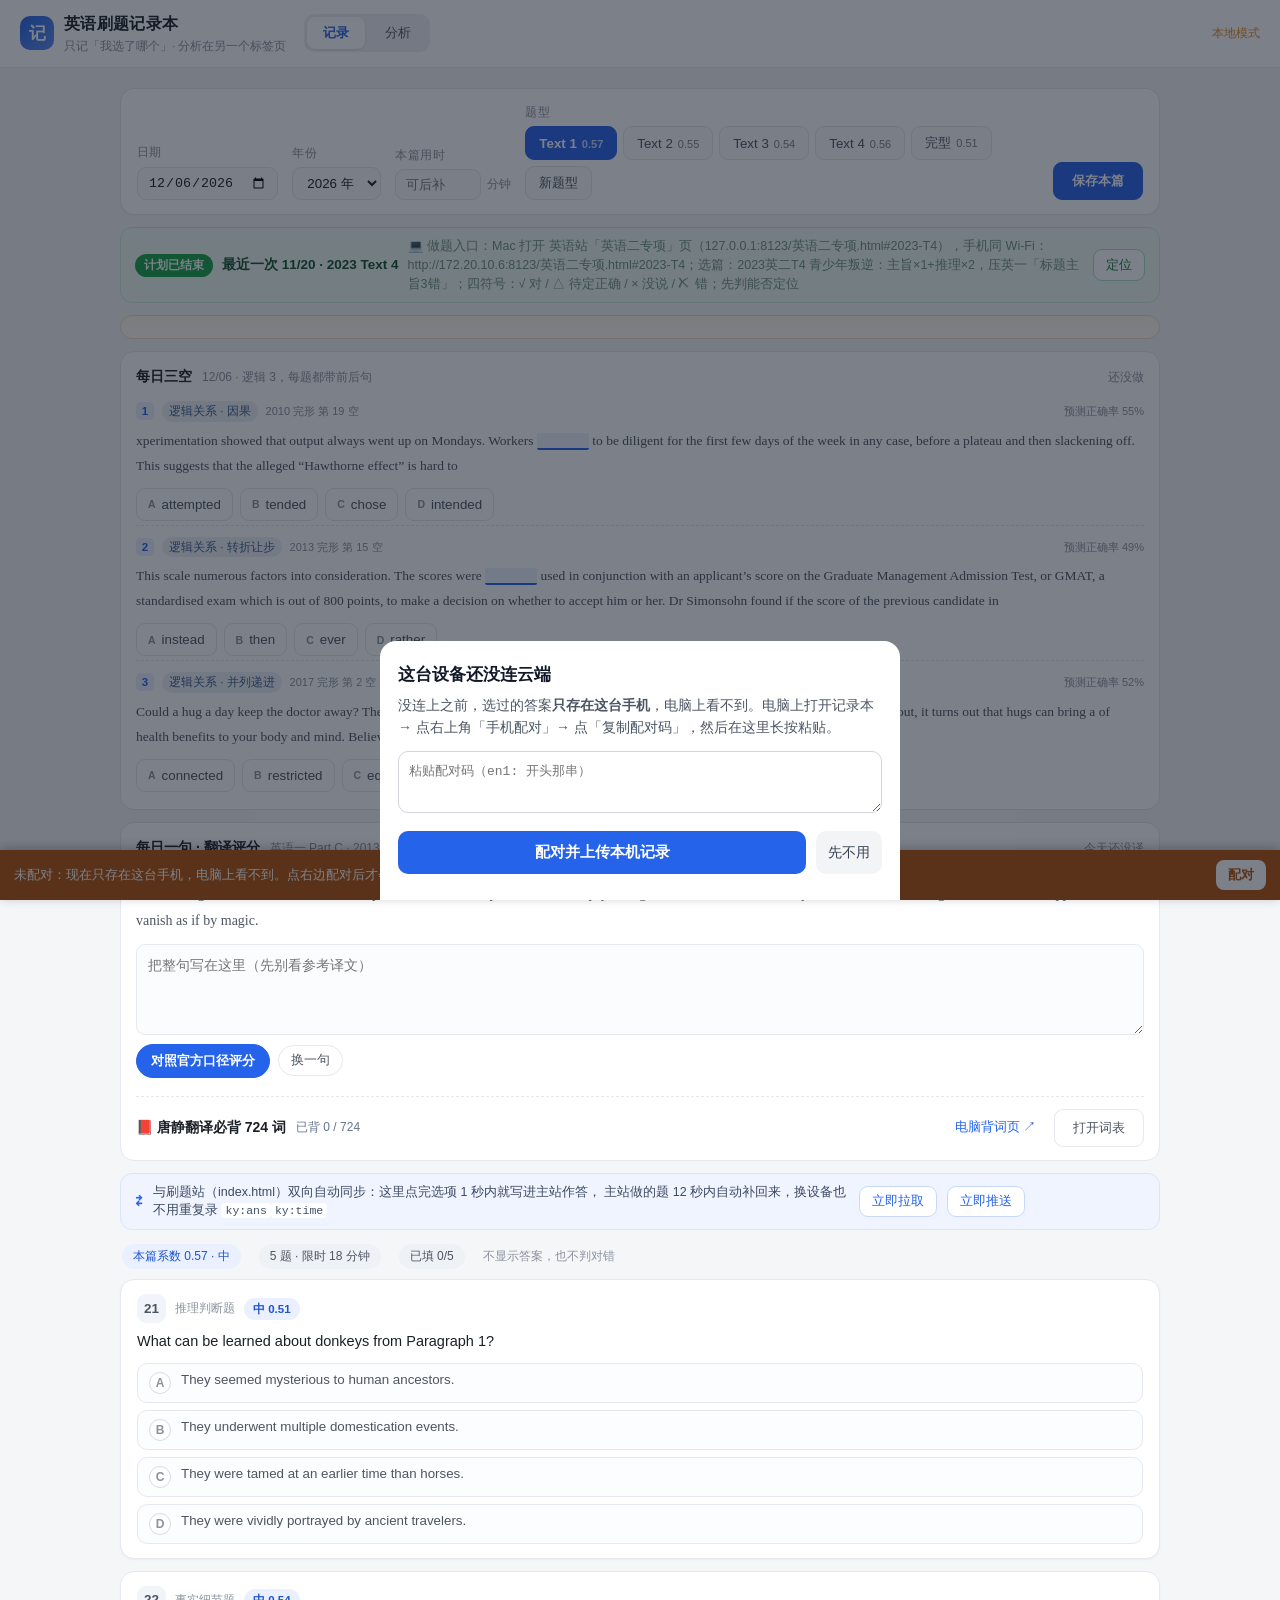
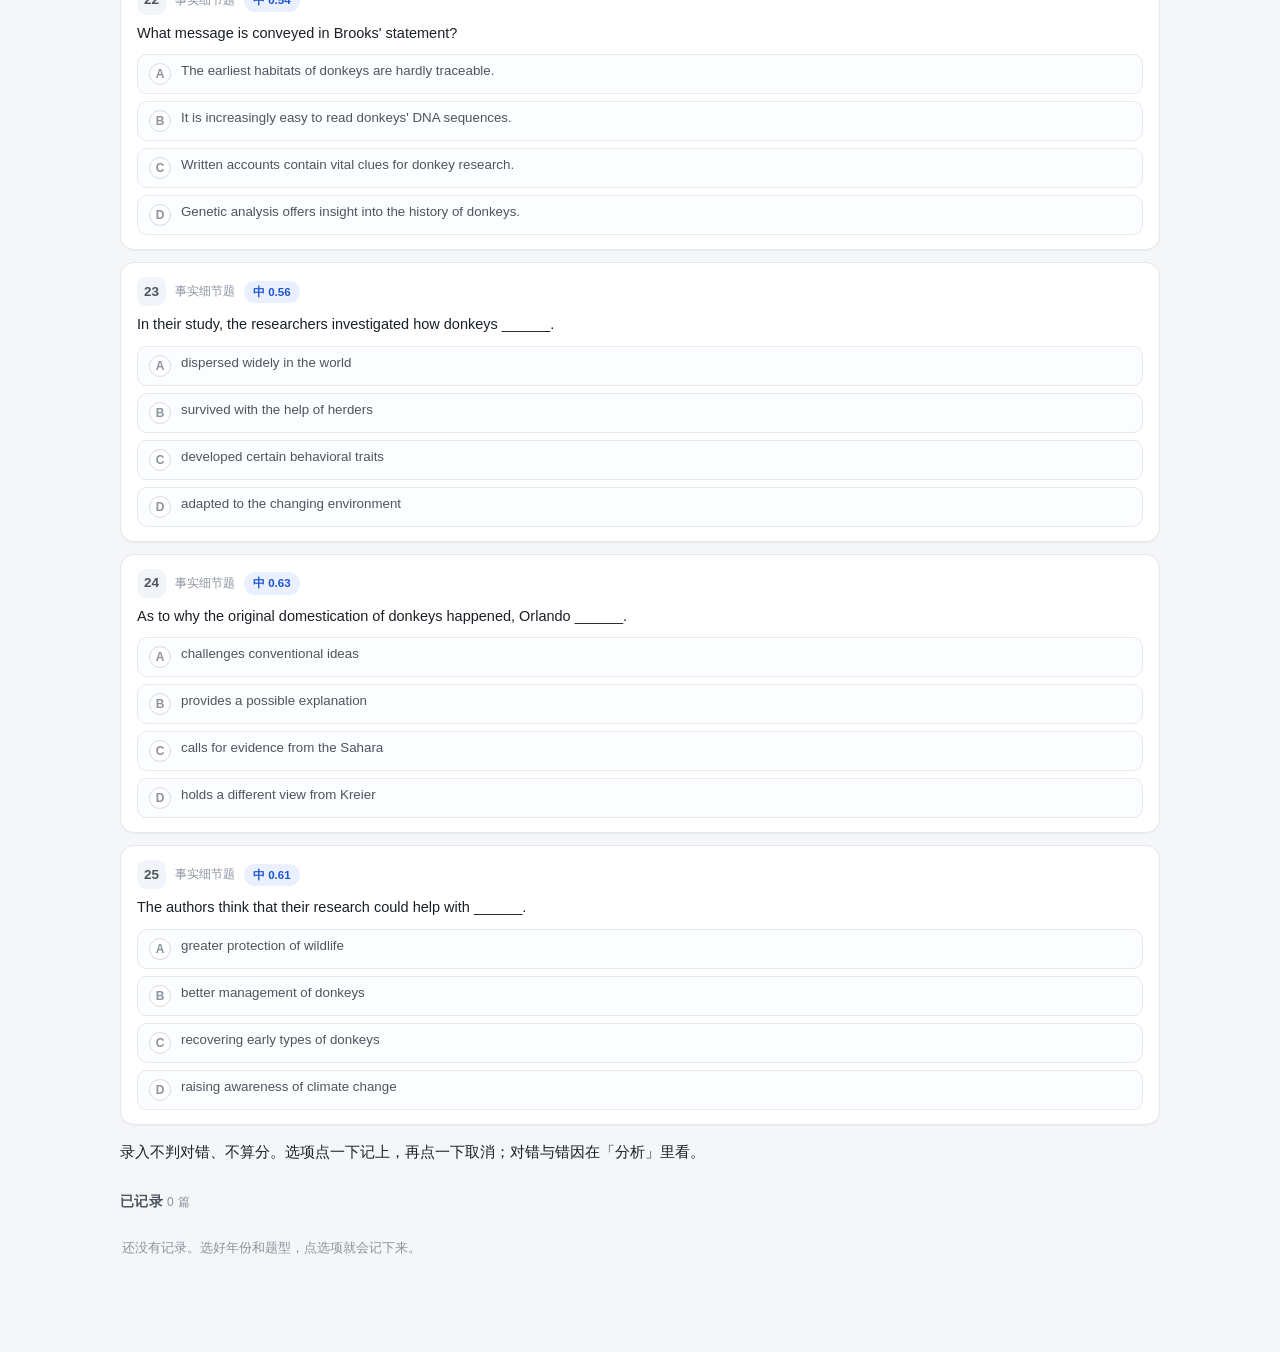
==== commit 8a062b1a: "pages: journal.html" ====
--- a/journal.html
+++ b/journal.html
@@ -12,7 +12,7 @@
 <link rel="apple-touch-icon" sizes="180x180" href="assets/icon-180.png">
 <link rel="manifest" href="manifest.webmanifest">
 <link rel="icon" type="image/png" sizes="192x192" href="assets/icon-192.png">
-<link rel="stylesheet" href="css/journal.css?v=11241020">
+<link rel="stylesheet" href="css/journal.css?v=11241436">
 </head>
 <body>
 
@@ -215,22 +215,22 @@
   </div>
 </div>
 
-<script src="data/papers-index.js?v=11241020"></script>
-<script src="data/diff.js?v=11241020"></script>
-<script src="js/cloud.js?v=11241020"></script>
-<script src="js/journal.js?v=11241020"></script>
-<script src="js/journal-why.js?v=11241020"></script>
-<script src="js/journal-ana.js?v=11241020"></script>
-<script src="js/journal-sync.js?v=11241020"></script>
-<script src="js/journal-review.js?v=11241020"></script>
-<script src="data/cloze_words.js?v=11241020"></script>
-<script src="js/journal-cloze.js?v=11241020"></script>
-<script src="data/trans-pool-a.js?v=11241020"></script>
-<script src="data/trans-pool-b.js?v=11241020"></script>
-<script src="data/trans-800.js?v=11241020"></script>
-<script src="js/journal-trans.js?v=11241020"></script>
-<script src="js/journal-plan.js?v=11241020"></script>
-<script src="js/journal-mobile.js?v=11241020"></script>
-<script src="js/journal-pair.js?v=11241020"></script>
+<script src="data/papers-index.js?v=11241436"></script>
+<script src="data/diff.js?v=11241436"></script>
+<script src="js/cloud.js?v=11241436"></script>
+<script src="js/journal.js?v=11241436"></script>
+<script src="js/journal-why.js?v=11241436"></script>
+<script src="js/journal-ana.js?v=11241436"></script>
+<script src="js/journal-sync.js?v=11241436"></script>
+<script src="js/journal-review.js?v=11241436"></script>
+<script src="data/cloze_words.js?v=11241436"></script>
+<script src="js/journal-cloze.js?v=11241436"></script>
+<script src="data/trans-pool-a.js?v=11241436"></script>
+<script src="data/trans-pool-b.js?v=11241436"></script>
+<script src="data/trans-800.js?v=11241436"></script>
+<script src="js/journal-trans.js?v=11241436"></script>
+<script src="js/journal-plan.js?v=11241436"></script>
+<script src="js/journal-mobile.js?v=11241436"></script>
+<script src="js/journal-pair.js?v=11241436"></script>
 </body>
 </html>
